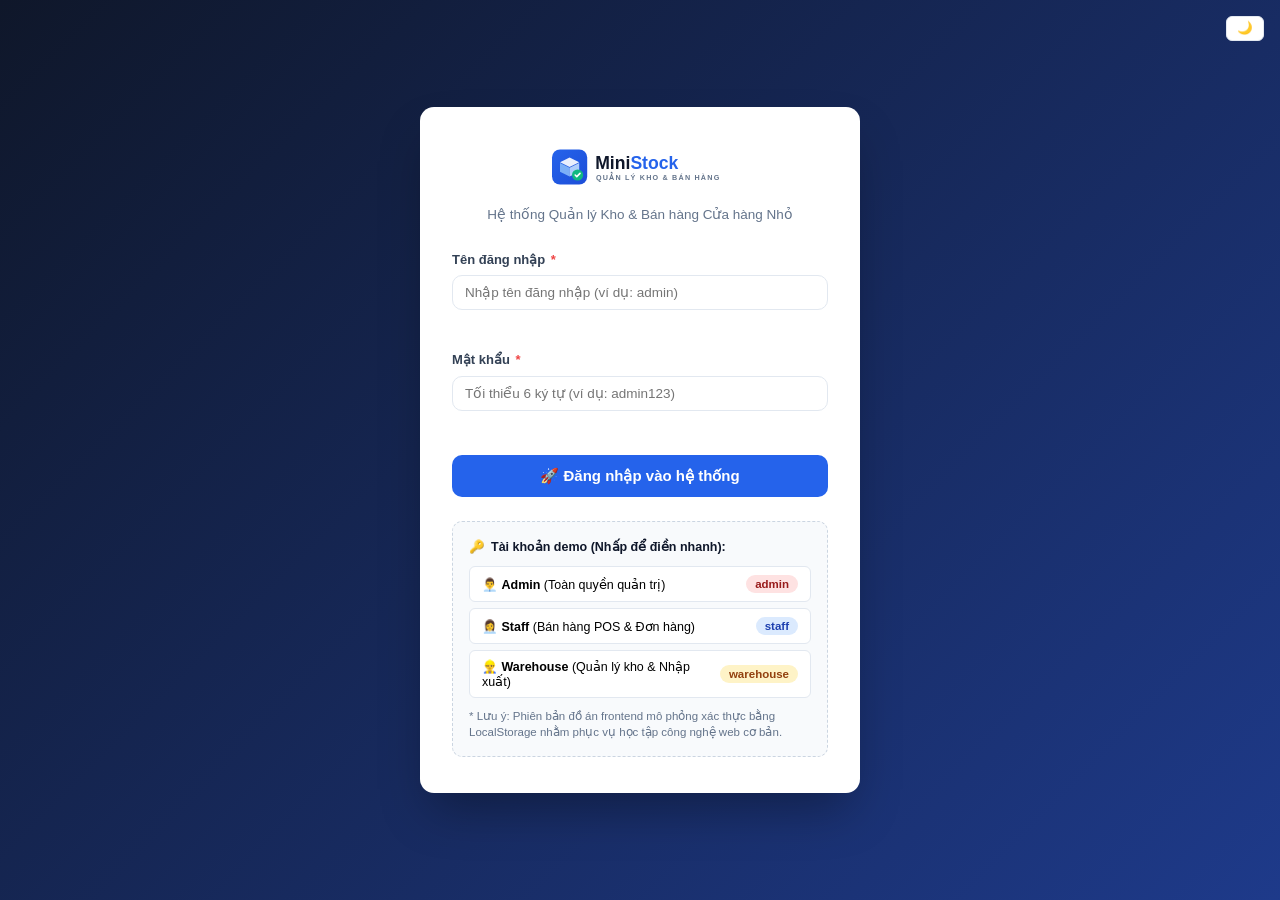
==== index.html @ b2ce0762 "MiniStock - do an Thiet ke Web" ====
<!DOCTYPE html>
<html lang="vi">
<head>
  <meta charset="UTF-8">
  <meta name="viewport" content="width=device-width, initial-scale=1.0">
  <title>Dashboard Tổng Quan - MiniStock Quản Lý Kho & Bán Hàng</title>
  <link rel="icon" type="image/svg+xml" href="images/logo/icon.svg">
  <script src="js/theme.js"></script>
  <link rel="stylesheet" href="css/style.css">
  <link rel="stylesheet" href="css/responsive.css">
</head>
<body>

<div class="app-container">
  <!-- SIDEBAR ĐIỀU HƯỚNG -->
  <aside class="app-sidebar">
    <div class="sidebar-header">
      <a href="index.html" class="sidebar-brand">
        <img src="images/logo/logo.svg" alt="MiniStock Logo">
      </a>
    </div>

    <ul class="sidebar-menu">
      <li class="menu-category-title">TỔNG QUAN</li>
      <li class="menu-item">
        <a href="index.html" class="menu-link active">
          <span class="menu-icon">📊</span>
          <span>Dashboard</span>
        </a>
      </li>

      <li class="menu-category-title">BÁN HÀNG &amp; KHO</li>
      <li class="menu-item" data-role-allow="admin,staff">
        <a href="sales.html" class="menu-link">
          <span class="menu-icon">🛒</span>
          <span>Bán hàng (POS)</span>
        </a>
      </li>
      <li class="menu-item" data-role-allow="admin,staff">
        <a href="orders.html" class="menu-link">
          <span class="menu-icon">📑</span>
          <span>Quản lý đơn hàng</span>
        </a>
      </li>
      <li class="menu-item" data-role-allow="admin,warehouse">
        <a href="inventory.html" class="menu-link">
          <span class="menu-icon">📦</span>
          <span>Quản lý kho</span>
        </a>
      </li>

      <li class="menu-category-title">DANH MỤC &amp; SẢN PHẨM</li>
      <li class="menu-item" data-role-allow="admin,staff,warehouse">
        <a href="products.html" class="menu-link">
          <span class="menu-icon">🏷️</span>
          <span>Sản phẩm</span>
        </a>
      </li>
      <li class="menu-item" data-role-allow="admin,warehouse">
        <a href="categories.html" class="menu-link">
          <span class="menu-icon">📂</span>
          <span>Danh mục</span>
        </a>
      </li>

      <li class="menu-category-title">ĐỐI TÁC &amp; KHÁCH HÀNG</li>
      <li class="menu-item" data-role-allow="admin,staff">
        <a href="customers.html" class="menu-link">
          <span class="menu-icon">👥</span>
          <span>Khách hàng</span>
        </a>
      </li>

      <li class="menu-category-title">BÁO CÁO &amp; HỆ THỐNG</li>
      <li class="menu-item" data-role-allow="admin">
        <a href="reports.html" class="menu-link">
          <span class="menu-icon">📈</span>
          <span>Báo cáo thống kê</span>
        </a>
      </li>
      <li class="menu-item" data-role-allow="admin">
        <a href="users.html" class="menu-link">
          <span class="menu-icon">⚙️</span>
          <span>Tài khoản &amp; Vai trò</span>
        </a>
      </li>
      <li class="menu-category-title">THÔNG TIN</li>
      <li class="menu-item">
        <a href="about.html" class="menu-link">
          <span class="menu-icon">ℹ️</span>
          <span>Giới thiệu</span>
        </a>
      </li>
      <li class="menu-item">
        <a href="contact.html" class="menu-link">
          <span class="menu-icon">✉️</span>
          <span>Liên hệ &amp; Góp ý</span>
        </a>
      </li>
    </ul>

    <div class="sidebar-footer">
      <div>
        <strong>MiniStock</strong> v1.0<br>
        <small>Đồ án Sinh viên CNTT</small>
      </div>
      <button type="button" id="btn-reset-demo" class="btn btn-outline btn-sm" title="Khôi phục dữ liệu mẫu gốc">
        🔄
      </button>
    </div>
  </aside>

  <!-- NỘI DUNG CHÍNH -->
  <div class="app-main">
    <!-- HEADER -->
    <header class="app-header">
      <div class="header-left">
        <button type="button" id="btn-sidebar-toggle" class="btn-sidebar-toggle" aria-label="Mở menu">
          ☰
        </button>
        <div class="header-title-box">
          <h1 id="header-page-title">Dashboard Tổng Quan</h1>
          <p>Số liệu hoạt động thực tế của cửa hàng MiniStock</p>
        </div>
      </div>

      <div class="header-right">
        <!-- Nút xuất sao lưu JSON nhanh -->
        <button type="button" id="btn-export-backup" class="btn btn-outline btn-sm" title="Xuất sao lưu toàn bộ dữ liệu">
          💾<span class="btn-label"> Sao lưu</span>
        </button>

        <!-- Thông tin người dùng đang đăng nhập -->
        <div class="header-user-profile">
          <div class="user-avatar" id="header-user-avatar">👤</div>
          <div class="user-info">
            <span class="user-name" id="header-user-name">Đang tải...</span>
            <span class="role-badge" id="header-user-role">...</span>
          </div>
        </div>

        <button type="button" id="btn-logout" class="btn btn-outline btn-sm text-danger" title="Đăng xuất">
          🚪<span class="btn-label"> Đăng xuất</span>
        </button>
      </div>
    </header>

    <!-- MAIN BODY CONTENT -->
    <main class="app-content">
      <!-- LƯỚI THẺ THỐNG KÊ (TÍNH TỪ DỮ LIỆU THẬT) -->
      <section class="stats-grid">
        <div class="stat-card">
          <div class="stat-icon primary">🏷️</div>
          <div class="stat-details">
            <div class="stat-label">Tổng sản phẩm</div>
            <div class="stat-value" id="dash-total-products">0</div>
            <div class="stat-desc" id="dash-categories-count">0 danh mục</div>
          </div>
        </div>

        <div class="stat-card">
          <div class="stat-icon success">💰</div>
          <div class="stat-details">
            <div class="stat-label">Doanh thu tích lũy</div>
            <div class="stat-value" id="dash-total-revenue">0 đ</div>
            <div class="stat-desc" id="dash-today-revenue">Hôm nay: 0 đ</div>
          </div>
        </div>

        <div class="stat-card">
          <div class="stat-icon info">📑</div>
          <div class="stat-details">
            <div class="stat-label">Tổng đơn hàng</div>
            <div class="stat-value" id="dash-total-orders">0</div>
            <div class="stat-desc" id="dash-completed-orders">0 đơn thành công</div>
          </div>
        </div>

        <div class="stat-card">
          <div class="stat-icon warning">📦</div>
          <div class="stat-details">
            <div class="stat-label">Giá trị kho ước tính</div>
            <div class="stat-value" id="dash-stock-value">0 đ</div>
            <div class="stat-desc">Tính theo giá vốn nhập</div>
          </div>
        </div>

        <div class="stat-card">
          <div class="stat-icon danger">⚠️</div>
          <div class="stat-details">
            <div class="stat-label">Cảnh báo tồn kho</div>
            <div class="stat-value text-danger" id="dash-stock-warning">0 SP</div>
            <div class="stat-desc" id="dash-out-of-stock-desc">0 SP đã hết hàng</div>
          </div>
        </div>
      </section>

      <!-- KHỐI BIỂU ĐỒ & LỐI TẮT NHANH -->
      <div class="pos-layout grid-2-1">
        <div class="card u-mb-0">
          <div class="card-header">
            <h2 class="card-title">📈 Doanh thu 7 ngày gần nhất (VNĐ)</h2>
            <small class="text-muted">Tính từ các đơn hoàn tất</small>
          </div>
          <div class="card-body">
            <canvas class="chart-canvas chart-h-240" id="dashboard-revenue-canvas" width="620" height="240"></canvas>
          </div>
        </div>

        <div class="card u-mb-0">
          <div class="card-header">
            <h2 class="card-title">⚡ Thao tác nhanh</h2>
          </div>
          <div class="card-body u-flex-col-gap-10">
            <a href="sales.html" class="btn btn-primary btn-quick">
              <span class="u-fs-18">🛒</span> Bán hàng &amp; Lập hóa đơn mới
            </a>
            <a href="inventory.html" class="btn btn-success btn-quick">
              <span class="u-fs-18">📥</span> Nhập hàng vào kho
            </a>
            <a href="products.html" class="btn btn-outline btn-quick">
              <span class="u-fs-18">➕</span> Thêm sản phẩm mới
            </a>
            <a href="reports.html" class="btn btn-outline btn-quick">
              <span class="u-fs-18">📊</span> Xem báo cáo lợi nhuận gộp
            </a>
          </div>
        </div>
      </div>

      <!-- HAI BẢNG DỮ LIỆU GẦN ĐÂY -->
      <div class="pos-layout grid-1-1">
        <!-- Đơn hàng mới nhất -->
        <div class="card u-mb-0">
          <div class="card-header">
            <h2 class="card-title">📄 Đơn hàng gần đây</h2>
            <a href="orders.html" class="btn btn-outline btn-sm">Xem tất cả &rarr;</a>
          </div>
          <div class="card-body u-pad-0">
            <div class="table-responsive">
              <table class="data-table">
                <thead>
                  <tr>
                    <th>Mã đơn</th>
                    <th>Khách hàng</th>
                    <th>Tổng tiền</th>
                    <th>Trạng thái</th>
                  </tr>
                </thead>
                <tbody id="dash-recent-orders-body">
                  <tr><td colspan="4" class="text-center text-muted u-pad-20">Đang tải dữ liệu...</td></tr>
                </tbody>
              </table>
            </div>
          </div>
        </div>

        <!-- Sản phẩm cần nhập thêm -->
        <div class="card u-mb-0">
          <div class="card-header">
            <h2 class="card-title">⚠️ Hàng sắp hết &amp; Đã hết</h2>
            <a href="inventory.html" class="btn btn-outline btn-sm">Quản lý kho &rarr;</a>
          </div>
          <div class="card-body u-pad-0">
            <div class="table-responsive">
              <table class="data-table">
                <thead>
                  <tr>
                    <th>Sản phẩm</th>
                    <th>Tồn</th>
                    <th>Đơn vị</th>
                    <th>Trạng thái</th>
                  </tr>
                </thead>
                <tbody id="dash-need-restock-body">
                  <tr><td colspan="4" class="text-center text-muted u-pad-20">Đang tải dữ liệu...</td></tr>
                </tbody>
              </table>
            </div>
          </div>
        </div>
      </div>
    </main>
  </div>
</div>

<!-- SCRIPTS DỰ ÁN -->
<script src="js/storage.js"></script>
<script src="js/validation.js"></script>
<script src="js/auth.js"></script>
<script src="js/main.js"></script>
<script>
  document.addEventListener('DOMContentLoaded', () => {
    // Yêu cầu đăng nhập (Tất cả vai trò admin, staff, warehouse đều có thể xem dashboard)
    const currentUser = Auth.requireAuth(['admin', 'staff', 'warehouse']);
    if (!currentUser) return;

    renderDashboardData();
  });

  function renderDashboardData() {
    const products = StorageService.get(STORAGE_KEYS.PRODUCTS, []);
    const categories = StorageService.get(STORAGE_KEYS.CATEGORIES, []);
    const orders = StorageService.get(STORAGE_KEYS.ORDERS, []);
    const settings = StorageService.get(STORAGE_KEYS.SETTINGS, DEFAULT_SETTINGS);
    const lowStockThreshold = Number(settings.lowStockThreshold) || 5;

    // 1. Thống kê sản phẩm
    document.getElementById('dash-total-products').textContent = products.length;
    document.getElementById('dash-categories-count').textContent = `${categories.length} danh mục`;

    // 2. Thống kê đơn hàng & doanh thu
    const completedOrders = orders.filter(o => o.status === 'completed');
    const totalRevenue = completedOrders.reduce((sum, o) => sum + o.total, 0);

    const todayStr = new Date().toISOString().slice(0, 10);
    const todayOrders = completedOrders.filter(o => new Date(o.createdAt).toISOString().slice(0, 10) === todayStr);
    const todayRevenue = todayOrders.reduce((sum, o) => sum + o.total, 0);

    document.getElementById('dash-total-revenue').textContent = Format.currency(totalRevenue);
    document.getElementById('dash-today-revenue').textContent = `Hôm nay: ${Format.currency(todayRevenue)}`;
    document.getElementById('dash-total-orders').textContent = orders.length;
    document.getElementById('dash-completed-orders').textContent = `${completedOrders.length} đơn hoàn tất`;

    // 3. Giá trị tồn kho
    const stockValuation = products.reduce((sum, p) => sum + (p.stock * p.costPrice), 0);
    document.getElementById('dash-stock-value').textContent = Format.currency(stockValuation);

    // 4. Cảnh báo tồn kho
    const lowStockItems = products.filter(p => p.stock > 0 && p.stock <= lowStockThreshold);
    const outOfStockItems = products.filter(p => p.stock === 0);
    document.getElementById('dash-stock-warning').textContent = `${lowStockItems.length + outOfStockItems.length} SP`;
    document.getElementById('dash-out-of-stock-desc').textContent = `${outOfStockItems.length} SP đã hết hàng`;

    // 5. Đơn hàng gần đây
    const recentOrdersBody = document.getElementById('dash-recent-orders-body');
    const recentOrders = [...orders].slice(0, 5);

    if (recentOrders.length === 0) {
      recentOrdersBody.innerHTML = '<tr><td colspan="4" class="text-center text-muted u-pad-20">Chưa có đơn hàng nào.</td></tr>';
    } else {
      recentOrdersBody.innerHTML = recentOrders.map(o => `
        <tr>
          <td class="font-bold text-primary">${o.id}</td>
          <td>${o.customerName}</td>
          <td class="font-bold">${Format.currency(o.total)}</td>
          <td>${o.status === 'completed' ? '<span class="badge badge-success">Hoàn tất</span>' : '<span class="badge badge-danger">Đã hủy</span>'}</td>
        </tr>
      `).join('');
    }

    // 6. Sản phẩm cần nhập thêm
    const restockBody = document.getElementById('dash-need-restock-body');
    const restockItems = products.filter(p => p.stock <= lowStockThreshold).sort((a, b) => a.stock - b.stock).slice(0, 5);

    if (restockItems.length === 0) {
      restockBody.innerHTML = '<tr><td colspan="4" class="text-center text-success u-pad-20">✓ Tồn kho an toàn.</td></tr>';
    } else {
      restockBody.innerHTML = restockItems.map(p => `
        <tr>
          <td>
            <div class="font-bold">${p.name}</div>
            <small class="text-muted">${p.id}</small>
          </td>
          <td class="font-bold text-center stock-num ${p.stock === 0 ? 'stock-num-out' : 'stock-num-low'}">${p.stock}</td>
          <td>${p.unit}</td>
          <td>${p.stock === 0 ? '<span class="badge badge-danger">Hết</span>' : '<span class="badge badge-warning">Sắp hết</span>'}</td>
        </tr>
      `).join('');
    }

    // 7. Vẽ biểu đồ Canvas thuần
    lastChartOrders = completedOrders;
    drawDashboardCanvas(completedOrders);
  }

  // Nhớ dữ liệu lần vẽ gần nhất để vẽ lại khi người dùng đổi chế độ sáng/tối
  let lastChartOrders = [];
  document.addEventListener('themechange', () => drawDashboardCanvas(lastChartOrders));

  function drawDashboardCanvas(orders) {
    const canvas = document.getElementById('dashboard-revenue-canvas');
    if (!canvas) return;
    const ctx = canvas.getContext('2d');
    if (!ctx) return;

    const days = [];
    const labels = [];
    const totals = [];

    for (let i = 6; i >= 0; i--) {
      const d = new Date();
      d.setDate(d.getDate() - i);
      const key = d.toISOString().slice(0, 10);
      days.push(key);
      labels.push(`${d.getDate()}/${d.getMonth() + 1}`);

      const sum = orders
        .filter(o => new Date(o.createdAt).toISOString().slice(0, 10) === key)
        .reduce((s, o) => s + o.total, 0);

      totals.push(sum);
    }

    // Cho canvas rộng đúng bằng khung chứa để chữ và cột không bị kéo giãn
    if (canvas.clientWidth > 0) canvas.width = canvas.clientWidth;
    const width = canvas.width;
    const height = canvas.height;
    ctx.clearRect(0, 0, width, height);

    const maxVal = Math.max(...totals, 400000);
    const pad = { top: 25, right: 20, bottom: 35, left: 65 };
    const chartW = width - pad.left - pad.right;
    const chartH = height - pad.top - pad.bottom;

    // Lưới ngang
    // Màu lấy từ biến CSS để đổi theo chế độ sáng/tối
    ctx.strokeStyle = Theme.cssVar('--chart-grid', '#f1f5f9');
    ctx.lineWidth = 1;
    ctx.fillStyle = Theme.cssVar('--chart-label', '#64748b');
    ctx.font = '11px sans-serif';

    const steps = 3;
    for (let i = 0; i <= steps; i++) {
      const y = pad.top + (chartH / steps) * i;
      const val = Math.round(maxVal - (maxVal / steps) * i);

      ctx.beginPath();
      ctx.moveTo(pad.left, y);
      ctx.lineTo(width - pad.right, y);
      ctx.stroke();

      ctx.textAlign = 'right';
      ctx.fillText(Format.currency(val).replace('₫', '').trim(), pad.left - 6, y + 4);
    }

    const barW = Math.min(32, (chartW / days.length) * 0.5);
    const stepX = chartW / days.length;

    totals.forEach((val, i) => {
      const x = pad.left + (stepX * i) + (stepX - barW) / 2;
      const barH = (val / maxVal) * chartH;
      const y = pad.top + chartH - barH;

      const grad = ctx.createLinearGradient(x, y, x, y + barH);
      grad.addColorStop(0, Theme.cssVar('--chart-bar-top', '#2563eb'));
      grad.addColorStop(1, Theme.cssVar('--chart-bar-bottom', '#93c5fd'));

      ctx.fillStyle = grad;
      ctx.beginPath();
      if (ctx.roundRect) {
        ctx.roundRect(x, y, barW, barH, [4, 4, 0, 0]);
        ctx.fill();
      } else {
        ctx.fillRect(x, y, barW, barH);
      }

      ctx.fillStyle = Theme.cssVar('--text-soft', '#475569');
      ctx.textAlign = 'center';
      ctx.fillText(labels[i], x + barW / 2, height - pad.bottom + 16);

      if (val > 0) {
        ctx.fillStyle = Theme.cssVar('--chart-value', '#1e40af');
        ctx.font = 'bold 10px sans-serif';
        ctx.fillText(`${Math.round(val / 1000)}k`, x + barW / 2, y - 5);
        ctx.font = '11px sans-serif';
      }
    });
  }
</script>
</body>
</html>
---- css/style.css ----
:root {
  --primary: #2563eb;
  --primary-hover: #1d4ed8;
  --primary-light: #eff6ff;
  --primary-border: #bfdbfe;

  --navy-dark: #0f172a;
  --navy-sidebar: #1e293b;
  --navy-sidebar-hover: #334155;
  --navy-sidebar-active: #2563eb;

  --bg-page: #f8fafc;
  --bg-card: #ffffff;
  --bg-input: #ffffff;

  --text-main: #0f172a;
  --text-muted: #64748b;
  --text-light: #94a3b8;
  --text-white: #ffffff;

  --border-color: #e2e8f0;
  --border-focus: #3b82f6;

  --success: #10b981;
  --success-bg: #ecfdf5;
  --success-border: #a7f3d0;
  --success-text: #065f46;

  --warning: #f59e0b;
  --warning-bg: #fffbeb;
  --warning-border: #fde68a;
  --warning-text: #92400e;

  --danger: #ef4444;
  --danger-bg: #fef2f2;
  --danger-border: #fecaca;
  --danger-text: #991b1b;

  --info: #0284c7;
  --info-bg: #f0f9ff;
  --info-border: #bae6fd;
  --info-text: #075985;

  --shadow-sm: 0 1px 2px 0 rgba(0, 0, 0, 0.05);
  --shadow-md:
    0 4px 6px -1px rgba(0, 0, 0, 0.1), 0 2px 4px -2px rgba(0, 0, 0, 0.1);
  --shadow-lg:
    0 10px 15px -3px rgba(0, 0, 0, 0.1), 0 4px 6px -4px rgba(0, 0, 0, 0.1);
  --shadow-modal:
    0 20px 25px -5px rgba(0, 0, 0, 0.2), 0 8px 10px -6px rgba(0, 0, 0, 0.2);

  --radius-sm: 6px;
  --radius-md: 10px;
  --radius-lg: 14px;
  --radius-full: 9999px;

  --sidebar-width: 260px;
  --header-height: 70px;
  --transition-fast: 0.15s ease-in-out;
  --transition-normal: 0.25s ease-in-out;

  /* Các màu phụ dùng cho nền bảng, ô nhập, nhãn trạng thái... (đổi theo chế độ sáng/tối) */
  --surface-2: #f8fafc;
  --surface-3: #f1f5f9;
  --surface-4: #e2e8f0;
  --text-body: #334155;
  --text-soft: #475569;
  --border-strong: #cbd5e1;
  --chip-blue-bg: #dbeafe;
  --chip-blue-text: #1e40af;
  --chip-red-bg: #fee2e2;
  --chip-amber-bg: #fef3c7;
  --danger-bg-soft: #fff5f5;
  --chart-grid: #e2e8f0;
  --chart-label: #64748b;
  --chart-value: #1e40af;
  --chart-bar-top: #2563eb;
  --chart-bar-bottom: #60a5fa;

  color-scheme: light;
}

/* ============================================================
   CHẾ ĐỘ TỐI (bật bằng data-theme="dark" trên thẻ <html>, xem js/theme.js)
   Chỉ đổi giá trị các biến màu, các quy tắc bên dưới giữ nguyên.
   ============================================================ */
:root[data-theme="dark"] {
  --primary: #3b82f6;
  --primary-hover: #60a5fa;
  --primary-light: #172554;
  --primary-border: #1e3a8a;

  --navy-dark: #020617;
  --navy-sidebar: #0f172a;
  --navy-sidebar-hover: #1e293b;

  --bg-page: #0b1120;
  --bg-card: #131c31;
  --bg-input: #0f172a;

  --text-main: #e2e8f0;
  --text-muted: #94a3b8;
  --text-light: #64748b;

  --border-color: #26334d;
  --border-focus: #60a5fa;

  --success-bg: #052e22;
  --success-border: #065f46;
  --success-text: #6ee7b7;

  --warning-bg: #2b2108;
  --warning-border: #78501a;
  --warning-text: #fcd34d;

  --danger-bg: #2d1215;
  --danger-border: #7f1d1d;
  --danger-text: #fca5a5;

  --info-bg: #082f49;
  --info-border: #0c4a6e;
  --info-text: #7dd3fc;

  --shadow-sm: 0 1px 2px 0 rgba(0, 0, 0, 0.4);
  --shadow-md:
    0 4px 6px -1px rgba(0, 0, 0, 0.5), 0 2px 4px -2px rgba(0, 0, 0, 0.5);
  --shadow-lg:
    0 10px 15px -3px rgba(0, 0, 0, 0.55), 0 4px 6px -4px rgba(0, 0, 0, 0.55);
  --shadow-modal:
    0 20px 25px -5px rgba(0, 0, 0, 0.7), 0 8px 10px -6px rgba(0, 0, 0, 0.7);

  --surface-2: #17213a;
  --surface-3: #1b2744;
  --surface-4: #26334d;
  --text-body: #cbd5e1;
  --text-soft: #a7b4c8;
  --border-strong: #3a4966;
  --chip-blue-bg: #1e3a8a;
  --chip-blue-text: #bfdbfe;
  --chip-red-bg: #450a0a;
  --chip-amber-bg: #422006;
  --danger-bg-soft: #2d1215;
  --chart-grid: #26334d;
  --chart-label: #94a3b8;
  --chart-value: #93c5fd;
  --chart-bar-top: #3b82f6;
  --chart-bar-bottom: #1d4ed8;

  color-scheme: dark;
}

/* Nút đổi chế độ sáng/tối */
.btn-theme {
  font-size: 16px;
  line-height: 1;
  padding: 7px 10px;
}

.btn-theme-floating {
  position: fixed;
  top: 16px;
  right: 16px;
  z-index: 50;
  background-color: var(--bg-card);
}

/* Hóa đơn là tờ giấy nên luôn nền trắng chữ đen ở cả hai chế độ */
.invoice-paper {
  color: #0f172a;
}

/* ============================================================
   BASE RESET
   ============================================================ */
*,
*::before,
*::after {
  box-sizing: border-box;
  margin: 0;
  padding: 0;
}

body {
  font-family:
    -apple-system, BlinkMacSystemFont, "Segoe UI", Roboto, "Helvetica Neue",
    Arial, sans-serif;
  background-color: var(--bg-page);
  color: var(--text-main);
  line-height: 1.5;
  font-size: 14.5px;
  -webkit-font-smoothing: antialiased;
}

a {
  color: var(--primary);
  text-decoration: none;
  transition: color var(--transition-fast);
}

a:hover {
  color: var(--primary-hover);
}

/* ============================================================
   BỐ CỤC KHUNG ỨNG DỤNG (APP LAYOUT - DÙNG FLEXBOX & GRID)
   ============================================================ */
.app-container {
  display: flex;
  min-height: 100vh;
}

/* Sidebar bên trái */
.app-sidebar {
  width: var(--sidebar-width);
  background-color: var(--navy-sidebar);
  color: #f1f5f9;
  display: flex;
  flex-direction: column;
  position: fixed;
  top: 0;
  bottom: 0;
  left: 0;
  z-index: 100;
  transition: transform var(--transition-normal);
  box-shadow: 2px 0 10px rgba(0, 0, 0, 0.15);
}

.sidebar-header {
  height: var(--header-height);
  padding: 0 18px;
  display: flex;
  align-items: center;
  justify-content: space-between;
  border-bottom: 1px solid rgba(255, 255, 255, 0.08);
}

.sidebar-brand {
  display: flex;
  align-items: center;
  gap: 10px;
  text-decoration: none;
}

.sidebar-brand img {
  height: 54px;
  width: auto;
}

.sidebar-menu {
  flex: 1;
  overflow-y: auto;
  padding: 18px 12px;
  list-style: none;
}

.menu-category-title {
  font-size: 11px;
  text-transform: uppercase;
  letter-spacing: 1.2px;
  color: #94a3b8;
  padding: 12px 14px 6px;
  font-weight: 700;
}

.menu-item {
  margin-bottom: 4px;
}

.menu-link {
  display: flex;
  align-items: center;
  gap: 12px;
  padding: 10px 14px;
  color: #cbd5e1;
  border-radius: var(--radius-md);
  font-weight: 500;
  font-size: 14px;
  transition: all var(--transition-fast);
  text-decoration: none;
}

.menu-link:hover {
  background-color: var(--navy-sidebar-hover);
  color: #ffffff;
}

.menu-link.active {
  background-color: var(--primary);
  color: #ffffff;
  font-weight: 600;
  box-shadow: 0 4px 10px rgba(37, 99, 235, 0.35);
}

.menu-icon {
  font-size: 18px;
  width: 22px;
  text-align: center;
  display: inline-block;
}

.sidebar-footer {
  padding: 14px 16px;
  border-top: 1px solid rgba(255, 255, 255, 0.08);
  font-size: 12px;
  color: #94a3b8;
  display: flex;
  align-items: center;
  justify-content: space-between;
}

/* Khu vực nội dung chính */
.app-main {
  flex: 1;
  margin-left: var(--sidebar-width);
  display: flex;
  flex-direction: column;
  min-width: 0;
}

/* Header trên cùng */
.app-header {
  height: var(--header-height);
  background-color: var(--bg-card);
  border-bottom: 1px solid var(--border-color);
  padding: 0 28px;
  display: flex;
  align-items: center;
  justify-content: space-between;
  position: sticky;
  top: 0;
  z-index: 90;
  box-shadow: var(--shadow-sm);
}

.header-left {
  display: flex;
  align-items: center;
  gap: 16px;
}

.btn-sidebar-toggle {
  background: none;
  border: none;
  font-size: 22px;
  cursor: pointer;
  color: var(--text-main);
  display: none;
  padding: 6px;
  border-radius: var(--radius-sm);
}

.btn-sidebar-toggle:hover {
  background-color: var(--bg-page);
}

.header-title-box h1 {
  font-size: 20px;
  font-weight: 700;
  color: var(--text-main);
}

.header-title-box p {
  font-size: 12.5px;
  color: var(--text-muted);
}

.header-right {
  display: flex;
  align-items: center;
  gap: 14px;
}

.header-user-profile {
  display: flex;
  align-items: center;
  gap: 12px;
  padding: 6px 12px;
  border-radius: var(--radius-full);
  background-color: var(--bg-page);
  border: 1px solid var(--border-color);
}

.user-avatar {
  width: 36px;
  height: 36px;
  border-radius: var(--radius-full);
  background: var(--surface-4);
  display: flex;
  align-items: center;
  justify-content: center;
  font-size: 18px;
}

.user-info {
  display: flex;
  flex-direction: column;
}

.user-name {
  font-size: 13.5px;
  font-weight: 600;
  color: var(--text-main);
  line-height: 1.2;
}

.role-badge {
  font-size: 11px;
  font-weight: 600;
  padding: 2px 8px;
  border-radius: var(--radius-full);
  display: inline-block;
  margin-top: 2px;
}

.badge-role-admin {
  background-color: var(--chip-red-bg);
  color: var(--danger-text);
}

.badge-role-staff {
  background-color: var(--chip-blue-bg);
  color: var(--chip-blue-text);
}

.badge-role-warehouse {
  background-color: var(--chip-amber-bg);
  color: var(--warning-text);
}

/* Nội dung trang */
.app-content {
  padding: 24px 28px;
  flex: 1;
}

/* ============================================================
   THẺ THỐNG KÊ (STAT CARDS)
   ============================================================ */
.stats-grid {
  display: grid;
  grid-template-columns: repeat(auto-fit, minmax(220px, 1fr));
  gap: 18px;
  margin-bottom: 24px;
}

.stat-card {
  background-color: var(--bg-card);
  border-radius: var(--radius-md);
  padding: 20px;
  border: 1px solid var(--border-color);
  box-shadow: var(--shadow-sm);
  display: flex;
  align-items: center;
  gap: 16px;
  transition:
    transform var(--transition-fast),
    box-shadow var(--transition-fast);
}

.stat-card:hover {
  transform: translateY(-2px);
  box-shadow: var(--shadow-md);
}

.stat-icon {
  width: 52px;
  height: 52px;
  border-radius: var(--radius-md);
  display: flex;
  align-items: center;
  justify-content: center;
  font-size: 24px;
  flex-shrink: 0;
}

.stat-icon.primary {
  background-color: var(--primary-light);
  color: var(--primary);
}
.stat-icon.success {
  background-color: var(--success-bg);
  color: var(--success);
}
.stat-icon.warning {
  background-color: var(--warning-bg);
  color: var(--warning);
}
.stat-icon.danger {
  background-color: var(--danger-bg);
  color: var(--danger);
}
.stat-icon.info {
  background-color: var(--info-bg);
  color: var(--info);
}

.stat-details {
  flex: 1;
  min-width: 0;
}

.stat-label {
  font-size: 13px;
  color: var(--text-muted);
  font-weight: 500;
  margin-bottom: 4px;
}

.stat-value {
  font-size: 22px;
  font-weight: 700;
  color: var(--text-main);
  line-height: 1.2;
}

.stat-desc {
  font-size: 11.5px;
  color: var(--text-light);
  margin-top: 4px;
}

/* ============================================================
   THẺ KHUNG CHỨA (PANEL & CARDS)
   ============================================================ */
.card {
  background-color: var(--bg-card);
  border-radius: var(--radius-md);
  border: 1px solid var(--border-color);
  box-shadow: var(--shadow-sm);
  margin-bottom: 24px;
}

.card-header {
  padding: 16px 20px;
  border-bottom: 1px solid var(--border-color);
  display: flex;
  align-items: center;
  justify-content: space-between;
  flex-wrap: wrap;
  gap: 12px;
}

.card-title {
  font-size: 20px;
  font-weight: 700;
  color: var(--text-main);
  display: flex;
  align-items: center;
  gap: 8px;
}

.card-body {
  padding: 20px;
}

.card-body-flush {
  padding: 0;
}

.card-footer {
  padding: 14px 20px;
  border-top: 1px solid var(--border-color);
  background-color: var(--surface-2);
  border-radius: 0 0 var(--radius-md) var(--radius-md);
}

/* ============================================================
   BỘ LỌC VÀ TÌM KIẾM (FORM 2 - SEARCH & FILTER FORM)
   ============================================================ */
.filter-form-card {
  background-color: var(--bg-card);
  border: 1px solid var(--border-color);
  border-radius: var(--radius-md);
  padding: 14px 18px;
  margin-bottom: 18px;
  box-shadow: var(--shadow-sm);
}

.filter-form-row {
  display: flex;
  align-items: center;
  justify-content: space-between;
  gap: 12px;
  flex-wrap: wrap;
}

.filter-inputs-group {
  display: flex;
  align-items: center;
  gap: 10px;
  flex-wrap: wrap;
  flex: 1;
}

.filter-actions-group {
  display: flex;
  align-items: center;
  gap: 10px;
}

.toolbar-bar {
  display: flex;
  align-items: center;
  justify-content: space-between;
  gap: 12px;
  flex-wrap: wrap;
  margin-bottom: 18px;
}

.toolbar-left,
.toolbar-right {
  display: flex;
  align-items: center;
  gap: 10px;
  flex-wrap: wrap;
}

.search-box {
  position: relative;
  min-width: 260px;
}

.search-box input {
  width: 100%;
  padding: 8px 14px 8px 36px;
  border: 1px solid var(--border-color);
  border-radius: var(--radius-md);
  font-size: 13.5px;
  outline: none;
  background-color: var(--bg-card);
  transition:
    border-color var(--transition-fast),
    box-shadow var(--transition-fast);
}

.search-box input:focus {
  border-color: var(--primary);
  box-shadow: 0 0 0 3px rgba(37, 99, 235, 0.15);
}

.search-icon {
  position: absolute;
  left: 12px;
  top: 50%;
  transform: translateY(-50%);
  color: var(--text-light);
  font-size: 14px;
  pointer-events: none;
}

.select-control,
.input-control {
  padding: 8px 12px;
  border: 1px solid var(--border-color);
  border-radius: var(--radius-md);
  font-size: 13.5px;
  outline: none;
  background-color: var(--bg-card);
  color: var(--text-main);
  transition: border-color var(--transition-fast);
}

.select-control:focus,
.input-control:focus {
  border-color: var(--primary);
  box-shadow: 0 0 0 3px rgba(37, 99, 235, 0.15);
}

/* ============================================================
   BẢNG DỮ LIỆU (DATA TABLES)
   ============================================================ */
.table-responsive {
  width: 100%;
  overflow-x: auto;
  -webkit-overflow-scrolling: touch;
}

.data-table {
  width: 100%;
  border-collapse: collapse;
  text-align: left;
  font-size: 13.5px;
}

.data-table th {
  background-color: var(--surface-2);
  color: var(--text-soft);
  font-weight: 600;
  padding: 12px 14px;
  border-bottom: 2px solid var(--border-color);
  white-space: nowrap;
}

.data-table td {
  padding: 12px 14px;
  border-bottom: 1px solid var(--border-color);
  vertical-align: middle;
}

.data-table tbody tr:hover {
  background-color: var(--surface-3);
}

.table-thumb {
  width: 44px;
  height: 44px;
  border-radius: var(--radius-sm);
  object-fit: cover;
  border: 1px solid var(--border-color);
  background-color: var(--surface-2);
  display: block;
}

/* ============================================================
   NÚT BẤM (BUTTONS)
   ============================================================ */
.btn {
  display: inline-flex;
  align-items: center;
  justify-content: center;
  gap: 8px;
  padding: 8px 16px;
  font-size: 13.5px;
  font-weight: 600;
  border-radius: var(--radius-md);
  border: 1px solid transparent;
  cursor: pointer;
  transition: all var(--transition-fast);
  text-decoration: none;
  white-space: nowrap;
}

.btn:active {
  transform: scale(0.98);
}

.btn-primary {
  background-color: var(--primary);
  color: #fff;
}
.btn-primary:hover {
  background-color: var(--primary-hover);
  color: #fff;
}

.btn-success {
  background-color: #059669;
  color: #fff;
}
.btn-success:hover {
  background-color: #047857;
}

.btn-danger {
  background-color: var(--danger);
  color: #fff;
}
.btn-danger:hover {
  background-color: #dc2626;
}

.btn-warning {
  background-color: #b45309;
  color: #fff;
}
.btn-warning:hover {
  background-color: #92400e;
}

.btn-outline {
  background-color: var(--bg-card);
  border-color: var(--border-color);
  color: var(--text-main);
}
.btn-outline:hover {
  background-color: var(--surface-3);
  border-color: var(--border-strong);
}

.btn-sm {
  padding: 5px 10px;
  font-size: 12.5px;
  border-radius: var(--radius-sm);
}

.btn-block {
  width: 100%;
}

.btn-icon {
  width: 32px;
  height: 32px;
  padding: 0;
  border-radius: var(--radius-sm);
}

.action-buttons {
  display: flex;
  align-items: center;
  gap: 6px;
}

/* ============================================================
   NHÃN TRẠNG THÁI (BADGES)
   ============================================================ */
.badge {
  display: inline-flex;
  align-items: center;
  gap: 5px;
  padding: 3px 9px;
  border-radius: var(--radius-full);
  font-size: 11.5px;
  font-weight: 600;
  white-space: nowrap;
}

.badge-success {
  background-color: var(--success-bg);
  color: var(--success-text);
  border: 1px solid var(--success-border);
}

.badge-warning {
  background-color: var(--warning-bg);
  color: var(--warning-text);
  border: 1px solid var(--warning-border);
}

.badge-danger {
  background-color: var(--danger-bg);
  color: var(--danger-text);
  border: 1px solid var(--danger-border);
}

.badge-info {
  background-color: var(--info-bg);
  color: var(--info-text);
  border: 1px solid var(--info-border);
}

.badge-secondary {
  background-color: var(--surface-3);
  color: var(--text-soft);
  border: 1px solid var(--border-strong);
}

/* ============================================================
   TRẠNG THÁI TRỐNG (EMPTY STATE)
   ============================================================ */
.empty-state {
  text-align: center;
  padding: 48px 20px;
  color: var(--text-muted);
}

.empty-state-icon {
  font-size: 48px;
  margin-bottom: 12px;
  opacity: 0.6;
}

.empty-state-title {
  font-size: 16px;
  font-weight: 700;
  color: var(--text-main);
  margin-bottom: 6px;
}

.empty-state-desc {
  font-size: 13.5px;
  max-width: 400px;
  margin: 0 auto 16px;
}

/* ============================================================
   BIỂU MẪU NHẬP LIỆU (FORM 1 - MULTI-INPUT TYPE FORM)
   ============================================================ */
.modal-backdrop {
  position: fixed;
  inset: 0;
  background-color: rgba(15, 23, 42, 0.55);
  backdrop-filter: blur(3px);
  display: none;
  align-items: center;
  justify-content: center;
  z-index: 1000;
  padding: 16px;
}

.modal-backdrop.active {
  display: flex;
}

.modal-box {
  background-color: var(--bg-card);
  border-radius: var(--radius-lg);
  box-shadow: var(--shadow-modal);
  width: 100%;
  max-width: 680px;
  max-height: 90vh;
  display: flex;
  flex-direction: column;
  animation: modalPop 0.25s cubic-bezier(0.16, 1, 0.3, 1);
  overflow: hidden;
}

.modal-sm {
  max-width: 440px;
}
.modal-md {
  max-width: 580px;
}
.modal-lg {
  max-width: 850px;
}

@keyframes modalPop {
  from {
    opacity: 0;
    transform: scale(0.95) translateY(10px);
  }
  to {
    opacity: 1;
    transform: scale(1) translateY(0);
  }
}

.modal-header {
  padding: 16px 22px;
  border-bottom: 1px solid var(--border-color);
  display: flex;
  align-items: center;
  justify-content: space-between;
}

.modal-title {
  font-size: 17px;
  font-weight: 700;
  color: var(--text-main);
}

.modal-close {
  background: none;
  border: none;
  font-size: 24px;
  color: var(--text-light);
  cursor: pointer;
  line-height: 1;
  padding: 4px;
  border-radius: var(--radius-sm);
}

.modal-close:hover {
  color: var(--danger);
  background-color: var(--surface-3);
}

.modal-body {
  padding: 22px;
  overflow-y: auto;
}

.modal-footer {
  padding: 14px 22px;
  border-top: 1px solid var(--border-color);
  background-color: var(--surface-2);
  display: flex;
  align-items: center;
  justify-content: flex-end;
  gap: 10px;
}

.form-grid {
  display: grid;
  grid-template-columns: repeat(2, 1fr);
  gap: 16px;
}

.form-full {
  grid-column: span 2;
}

.form-group {
  display: flex;
  flex-direction: column;
  gap: 6px;
}

.form-label {
  font-size: 13px;
  font-weight: 600;
  color: var(--text-body);
  cursor: pointer;
}

.form-label .required {
  color: var(--danger);
  margin-left: 2px;
}

.form-control {
  width: 100%;
  padding: 9px 12px;
  border: 1px solid var(--border-color);
  border-radius: var(--radius-md);
  font-size: 13.5px;
  outline: none;
  transition: all var(--transition-fast);
  background-color: var(--bg-card);
  font-family: inherit;
}

.form-control:focus {
  border-color: var(--primary);
  box-shadow: 0 0 0 3px rgba(37, 99, 235, 0.15);
}

.form-control.input-error {
  border-color: var(--danger) !important;
  background-color: var(--danger-bg-soft);
}

.form-error {
  font-size: 12px;
  color: var(--danger);
  font-weight: 500;
  margin-top: 2px;
  min-height: 16px;
}

.form-hint {
  font-size: 11.5px;
  color: var(--text-muted);
}

/* Các nhóm Radio & Checkbox */
.radio-group,
.checkbox-group {
  display: flex;
  align-items: center;
  gap: 14px;
  flex-wrap: wrap;
  padding: 4px 0;
}

.radio-item,
.checkbox-item {
  display: inline-flex;
  align-items: center;
  gap: 6px;
  font-size: 13px;
  cursor: pointer;
  color: var(--text-body);
}

.radio-item input[type="radio"],
.checkbox-item input[type="checkbox"] {
  cursor: pointer;
  width: 16px;
  height: 16px;
  accent-color: var(--primary);
}

/* Khối thông báo chú thích (Notice Box) */
.notice-box {
  border-radius: var(--radius-md);
  padding: 12px 16px;
  margin-bottom: 20px;
  font-size: 13px;
  line-height: 1.6;
}

.notice-box-warning {
  background-color: var(--warning-bg);
  border: 1px solid var(--warning-border);
  color: var(--warning-text);
}

.notice-box-info {
  background-color: var(--primary-light);
  border: 1px solid var(--primary-border);
  color: var(--chip-blue-text);
}

/* ============================================================
   THÔNG BÁO NỔI TOAST (TOAST NOTIFICATIONS)
   ============================================================ */
.toast-container {
  position: fixed;
  bottom: 24px;
  right: 24px;
  z-index: 2000;
  display: flex;
  flex-direction: column;
  gap: 10px;
  pointer-events: none;
}

.toast-item {
  pointer-events: auto;
  min-width: 290px;
  max-width: 420px;
  padding: 12px 16px;
  border-radius: var(--radius-md);
  background-color: var(--bg-card);
  box-shadow: var(--shadow-lg);
  display: flex;
  align-items: center;
  gap: 12px;
  border-left: 4px solid var(--primary);
  animation: toastSlideIn 0.3s cubic-bezier(0.16, 1, 0.3, 1);
  transition:
    opacity 0.3s,
    transform 0.3s;
}

.toast-fading {
  opacity: 0;
  transform: translateY(10px);
}

@keyframes toastSlideIn {
  from {
    opacity: 0;
    transform: translateX(50px);
  }
  to {
    opacity: 1;
    transform: translateX(0);
  }
}

.toast-icon {
  font-size: 18px;
  font-weight: bold;
}

.toast-content {
  flex: 1;
  font-size: 13.5px;
  color: var(--text-main);
  line-height: 1.4;
}

.toast-close {
  background: none;
  border: none;
  color: var(--text-light);
  font-size: 18px;
  cursor: pointer;
  padding: 2px;
}

.toast-close:hover {
  color: var(--text-main);
}

.toast-success {
  border-left-color: var(--success);
}
.toast-success .toast-icon {
  color: var(--success);
}

.toast-danger {
  border-left-color: var(--danger);
}
.toast-danger .toast-icon {
  color: var(--danger);
}

.toast-warning {
  border-left-color: var(--warning);
}
.toast-warning .toast-icon {
  color: var(--warning);
}

.toast-info {
  border-left-color: var(--info);
}
.toast-info .toast-icon {
  color: var(--info);
}

/* ============================================================
   GIAO DIỆN BÁN HÀNG POS (SALES LAYOUT)
   ============================================================ */
.pos-layout {
  display: grid;
  grid-template-columns: 1fr 400px;
  gap: 20px;
  align-items: start;
}

.pos-catalog {
  background-color: var(--bg-card);
  border-radius: var(--radius-md);
  border: 1px solid var(--border-color);
  padding: 20px;
}

.category-pills {
  display: flex;
  gap: 8px;
  overflow-x: auto;
  padding-bottom: 8px;
  margin-bottom: 16px;
}

.category-pill {
  padding: 6px 14px;
  border-radius: var(--radius-full);
  background-color: var(--surface-3);
  color: var(--text-soft);
  font-size: 13px;
  font-weight: 600;
  border: 1px solid transparent;
  cursor: pointer;
  white-space: nowrap;
  transition: all var(--transition-fast);
}

.category-pill:hover {
  background-color: var(--surface-4);
}

.category-pill.active {
  background-color: var(--primary);
  color: #fff;
}

.pos-products-grid {
  display: grid;
  grid-template-columns: repeat(auto-fill, minmax(180px, 1fr));
  gap: 14px;
  max-height: 640px;
  overflow-y: auto;
  padding-right: 4px;
}

.pos-product-card {
  border: 1px solid var(--border-color);
  border-radius: var(--radius-md);
  padding: 10px;
  background-color: var(--bg-card);
  cursor: pointer;
  transition: all var(--transition-fast);
  display: flex;
  flex-direction: column;
  position: relative;
}

.pos-product-card:hover {
  border-color: var(--primary);
  box-shadow: var(--shadow-md);
  transform: translateY(-2px);
}

.pos-product-card.out-of-stock {
  opacity: 0.55;
  cursor: not-allowed;
  filter: grayscale(80%);
}

.pos-product-img {
  width: 100%;
  height: 125px;
  object-fit: cover;
  border-radius: var(--radius-sm);
  margin-bottom: 8px;
  background-color: var(--surface-2);
}

.pos-product-name {
  font-size: 13px;
  font-weight: 600;
  color: var(--text-main);
  line-height: 1.3;
  margin-bottom: 4px;
  display: -webkit-box;
  -webkit-line-clamp: 2;
  -webkit-box-orient: vertical;
  overflow: hidden;
  height: 34px;
}

.pos-product-price {
  font-size: 14px;
  font-weight: 700;
  color: var(--primary);
}

.pos-product-stock {
  font-size: 11px;
  color: var(--text-muted);
  margin-top: auto;
  padding-top: 4px;
}

/* Giỏ hàng POS bên phải */
.pos-cart {
  background-color: var(--bg-card);
  border-radius: var(--radius-md);
  border: 1px solid var(--border-color);
  display: flex;
  flex-direction: column;
  box-shadow: var(--shadow-sm);
  position: sticky;
  top: 88px;
}

.pos-cart-header {
  padding: 16px;
  border-bottom: 1px solid var(--border-color);
  display: flex;
  align-items: center;
  justify-content: space-between;
}

.pos-cart-items {
  max-height: 240px;
  overflow-y: auto;
  padding: 12px 16px;
  display: flex;
  flex-direction: column;
  gap: 10px;
}

.cart-item {
  display: flex;
  align-items: center;
  justify-content: space-between;
  padding-bottom: 10px;
  border-bottom: 1px dashed var(--border-color);
  gap: 10px;
}

.cart-item-info {
  flex: 1;
  min-width: 0;
}

.cart-item-title {
  font-size: 13px;
  font-weight: 600;
  white-space: nowrap;
  overflow: hidden;
  text-overflow: ellipsis;
}

.cart-item-price {
  font-size: 12px;
  color: var(--text-muted);
}

.cart-qty-ctrl {
  display: flex;
  align-items: center;
  gap: 6px;
}

.cart-qty-btn {
  width: 26px;
  height: 26px;
  border-radius: 4px;
  border: 1px solid var(--border-color);
  background: var(--surface-2);
  display: flex;
  align-items: center;
  justify-content: center;
  cursor: pointer;
  font-weight: bold;
}

.cart-qty-btn:hover {
  background-color: var(--surface-4);
}

.cart-qty-input {
  width: 36px;
  text-align: center;
  border: 1px solid var(--border-color);
  border-radius: 4px;
  padding: 2px 0;
  font-size: 13px;
}

.pos-cart-summary {
  padding: 16px;
  background-color: var(--surface-2);
  border-top: 1px solid var(--border-color);
  border-radius: 0 0 var(--radius-md) var(--radius-md);
}

.summary-row {
  display: flex;
  justify-content: space-between;
  align-items: center;
  margin-bottom: 8px;
  font-size: 13.5px;
}

.summary-total {
  font-size: 18px;
  font-weight: 700;
  color: var(--primary);
  border-top: 1px solid var(--border-color);
  padding-top: 10px;
  margin-top: 10px;
}

/* ============================================================
   HÓA ĐƠN IN ẤN (INVOICE & PRINT VIEW)
   ============================================================ */
.invoice-paper {
  background: #fff;
  padding: 24px;
  max-width: 500px;
  margin: 0 auto;
  border: 1px solid var(--border-color);
  border-radius: var(--radius-md);
  font-family: "Courier New", Courier, monospace, sans-serif;
}

.invoice-header {
  text-align: center;
  border-bottom: 1px dashed #64748b;
  padding-bottom: 14px;
  margin-bottom: 14px;
}

.invoice-header h2 {
  font-size: 18px;
  font-weight: 800;
  margin-bottom: 4px;
}

.invoice-meta {
  font-size: 12px;
  color: #475569;
  margin-bottom: 14px;
}

.invoice-table {
  width: 100%;
  border-collapse: collapse;
  margin-bottom: 14px;
  font-size: 12.5px;
}

.invoice-table th,
.invoice-table td {
  padding: 6px 0;
  border-bottom: 1px dashed #cbd5e1;
}

.invoice-footer {
  text-align: center;
  margin-top: 18px;
  font-size: 12px;
  color: #64748b;
  border-top: 1px dashed #64748b;
  padding-top: 14px;
}

@media print {
  /* In luôn nền trắng chữ đen, kể cả khi đang ở chế độ tối */
  html,
  body {
    background: #ffffff !important;
  }
  body * {
    visibility: hidden;
  }
  #print-area,
  #print-area * {
    visibility: visible;
  }
  #print-area {
    position: absolute;
    left: 0;
    top: 0;
    width: 100%;
    max-width: none;
    margin: 0;
    padding: 0;
    border: none;
    color: #000000;
  }
  .app-container,
  .app-sidebar,
  .app-header,
  .app-main,
  .toast-container {
    display: none !important;
  }
  /* Hóa đơn nằm trong hộp thoại (modal) nên không được ẩn hộp thoại đi,
     chỉ bỏ nền mờ, bóng đổ và giới hạn chiều cao để tờ hóa đơn in ra đầy đủ */
  .modal-backdrop {
    position: static !important;
    background: none !important;
    backdrop-filter: none !important;
    padding: 0 !important;
  }
  .modal-box {
    max-height: none !important;
    overflow: visible !important;
    box-shadow: none !important;
    animation: none !important;
    background: none !important;
    border: none !important;
  }
  .modal-body {
    overflow: visible !important;
    padding: 0 !important;
  }
}

/* ============================================================
   LỚP TIỆN ÍCH (UTILITY CLASSES - THAY THẾ STYLE INLINE)
   ============================================================ */
.hidden {
  display: none !important;
}
.text-center {
  text-align: center;
}
.text-right {
  text-align: right;
}
.text-left {
  text-align: left;
}
.text-danger {
  color: var(--danger) !important;
}
.text-success {
  color: var(--success) !important;
}
.text-warning {
  color: var(--warning) !important;
}
.text-primary {
  color: var(--primary) !important;
}
.text-muted {
  color: var(--text-muted) !important;
}
.font-bold {
  font-weight: 700;
}

.d-flex {
  display: flex;
}
.d-grid {
  display: grid;
}
.flex-column {
  flex-direction: column;
}
.align-center {
  align-items: center;
}
.justify-between {
  justify-content: space-between;
}
.justify-center {
  justify-content: center;
}
.flex-wrap {
  flex-wrap: wrap;
}
.gap-6 {
  gap: 6px;
}
.gap-10 {
  gap: 10px;
}
.gap-14 {
  gap: 14px;
}
.gap-18 {
  gap: 18px;
}
.gap-24 {
  gap: 24px;
}

.mb-0 {
  margin-bottom: 0 !important;
}
.mb-6 {
  margin-bottom: 6px;
}
.mb-10 {
  margin-bottom: 10px;
}
.mb-14 {
  margin-bottom: 14px;
}
.mb-18 {
  margin-bottom: 18px;
}
.mb-24 {
  margin-bottom: 24px;
}

.w-100 {
  width: 100%;
}
.grid-2 {
  grid-template-columns: repeat(2, 1fr);
}
.grid-dashboard-charts {
  display: grid;
  grid-template-columns: 2fr 1fr;
  gap: 24px;
  margin-bottom: 24px;
}
.grid-dashboard-tables {
  display: grid;
  grid-template-columns: 1fr 1fr;
  gap: 24px;
}

/* ===== Chuyển từ khối <style> của login.html ===== */
.login-wrapper {
  min-height: 100vh;
  display: flex;
  align-items: center;
  justify-content: center;
  background: linear-gradient(135deg, #0f172a 0%, #1e3a8a 100%);
  padding: 20px;
}

.login-card {
  background: var(--bg-card);
  width: 100%;
  max-width: 440px;
  border-radius: var(--radius-lg);
  box-shadow: 0 25px 50px -12px rgba(0, 0, 0, 0.35);
  padding: 36px 32px;
  animation: modalPop 0.35s ease;
}

.login-brand {
  text-align: center;
  margin-bottom: 24px;
}

.login-brand img {
  height: 48px;
  margin-bottom: 8px;
}

.login-brand p {
  color: var(--text-muted);
  font-size: 13.5px;
}

.demo-accounts-box {
  margin-top: 24px;
  padding: 16px;
  background-color: var(--bg-page);
  border: 1px dashed var(--border-strong);
  border-radius: var(--radius-md);
  font-size: 12.5px;
}

.demo-accounts-title {
  font-weight: 700;
  color: var(--text-main);
  margin-bottom: 10px;
  display: flex;
  align-items: center;
  gap: 6px;
}

.demo-btn-group {
  display: flex;
  flex-direction: column;
  gap: 6px;
}

.btn-demo-fill {
  display: flex;
  align-items: center;
  justify-content: space-between;
  padding: 8px 12px;
  background: var(--bg-card);
  border: 1px solid var(--border-color);
  border-radius: var(--radius-sm);
  cursor: pointer;
  font-size: 12.5px;
  transition: all var(--transition-fast);
  text-align: left;
}

.btn-demo-fill:hover {
  border-color: var(--primary);
  background: var(--primary-light);
}

/* ===== Chuyển từ khối <style> của inventory.html ===== */
.tab-nav {
  display: flex;
  gap: 8px;
  border-bottom: 2px solid var(--border-color);
  margin-bottom: 20px;
}
.tab-btn {
  padding: 10px 18px;
  font-size: 14px;
  font-weight: 600;
  color: var(--text-muted);
  background: none;
  border: none;
  border-bottom: 2px solid transparent;
  margin-bottom: -2px;
  cursor: pointer;
  display: flex;
  align-items: center;
  gap: 8px;
  transition: all var(--transition-fast);
}
.tab-btn:hover {
  color: var(--primary);
}
.tab-btn.active {
  color: var(--primary);
  border-bottom-color: var(--primary);
}

/* ============================================================
   CÁC LỚP THAY CHO STYLE INLINE (viết thêm ở bản sửa theo đề)
   ============================================================ */
.u-pad-0 {
  padding: 0 !important;
}
.u-pad-20 {
  padding: 20px;
}
.u-pad-24 {
  padding: 24px;
}
.u-pad-30 {
  padding: 30px;
}
.u-pad-14-20 {
  padding: 14px 20px;
}
.u-mb-0 {
  margin-bottom: 0 !important;
}
.u-mb-10 {
  margin-bottom: 10px;
}
.u-mb-12 {
  margin-bottom: 12px;
}
.u-mb-14 {
  margin-bottom: 14px;
}
.u-mb-20 {
  margin-bottom: 20px;
}
.u-mt-6 {
  margin-top: 6px;
}
.u-w-100 {
  width: 100%;
}
.u-w-50 {
  width: 50px;
}
.u-fs-13 {
  font-size: 13px;
}
.u-fs-15 {
  font-size: 15px;
}
.u-fs-18 {
  font-size: 18px;
}
.u-fs-24 {
  font-size: 24px;
}
.u-col-full {
  grid-column: 1 / -1;
}
.u-flex-col-gap-10 {
  display: flex;
  flex-direction: column;
  gap: 10px;
}
.u-flex-between-wrap {
  display: flex;
  align-items: center;
  justify-content: space-between;
  flex-wrap: wrap;
  gap: 12px;
}
.u-flex-center-wrap {
  display: flex;
  align-items: center;
  gap: 10px;
  flex-wrap: wrap;
}
.ta-left {
  text-align: left;
}
.ta-center {
  text-align: center;
}
.ta-right {
  text-align: right;
}

/* Hai lưới 2 cột của Dashboard và Báo cáo (minmax(0, ...) để không bị tràn ngang) */
.grid-2-1 {
  display: grid;
  grid-template-columns: minmax(0, 2fr) minmax(0, 1fr);
  gap: 24px;
  margin-bottom: 24px;
}
.grid-1-1 {
  display: grid;
  grid-template-columns: minmax(0, 1fr) minmax(0, 1fr);
  gap: 24px;
}

.chart-canvas {
  width: 100%;
  display: block;
}
.chart-h-240 {
  height: 240px;
}
.chart-h-260 {
  height: 260px;
}

.btn-quick {
  justify-content: flex-start;
  padding: 12px 16px;
}
.btn-xs {
  padding: 2px 6px;
  font-size: 11px;
}
.btn-login {
  padding: 11px;
  font-size: 15px;
}
.btn-checkout-full {
  width: 100%;
  padding: 12px;
  font-size: 15px;
  margin-top: 14px;
}
.btn-cart-x {
  border: none;
  padding: 4px;
}
.select-sm {
  font-size: 12.5px;
  padding: 5px 10px;
}
.form-control-sm {
  padding: 6px 10px;
  font-size: 13px;
}
.stock-box-hint {
  font-size: 13px;
  color: var(--text-main);
  margin-top: 4px;
}
.login-note {
  margin-top: 10px;
  color: var(--text-muted);
  font-size: 11.5px;
  line-height: 1.4;
}
.filter-label {
  font-size: 13px;
  color: var(--text-muted);
}
.filter-title {
  font-weight: 600;
  font-size: 13.5px;
  color: var(--text-main);
}

.note-box {
  border-radius: var(--radius-md);
  padding: 12px 18px;
  margin-bottom: 24px;
  font-size: 12.5px;
  line-height: 1.6;
}
.note-info {
  background-color: var(--primary-light);
  border: 1px solid var(--primary-border);
  color: var(--chip-blue-text);
}
.note-warning {
  background-color: var(--warning-bg);
  border: 1px solid var(--warning-border);
  color: var(--warning-text);
  font-size: 13px;
  padding: 14px 18px;
}

/* Giỏ hàng POS */
.cart-title {
  font-size: 15px;
  font-weight: 700;
  color: var(--text-main);
  display: flex;
  align-items: center;
  gap: 8px;
}
.cart-label-row {
  display: flex;
  justify-content: space-between;
  align-items: center;
  margin-bottom: 4px;
}
.cart-label {
  font-size: 12px;
  font-weight: 600;
  color: var(--text-soft);
}
.cart-label-block {
  display: block;
  margin-bottom: 4px;
}
.cart-discount-input {
  width: 120px;
  text-align: right;
  padding: 4px 8px;
  font-size: 13px;
}
.empty-cart {
  padding: 30px 10px;
}
.empty-cart-icon {
  font-size: 32px;
  margin-bottom: 8px;
}
.empty-cart-text {
  font-size: 13.5px;
  color: var(--text-muted);
}

/* Số tồn kho cảnh báo */
.stock-num {
  font-size: 15px;
}
.stock-num-out {
  color: var(--danger);
}
.stock-num-low {
  color: var(--warning);
}

/* Hồ sơ khách hàng (modal lịch sử mua) */
.hist-header {
  border-bottom: 1px solid var(--border-color);
}
.hist-name {
  font-size: 17px;
  color: var(--text-main);
}
.hist-meta {
  font-size: 13px;
  margin-top: 4px;
}
.hist-box {
  padding: 8px 14px;
  border-radius: var(--radius-md);
}
.hist-box-primary {
  background: var(--primary-light);
}
.hist-box-plain {
  background: var(--bg-page);
  border: 1px solid var(--border-color);
}
.hist-value {
  font-size: 16px;
  font-weight: 700;
  color: var(--text-main);
}
.hist-value-primary {
  color: var(--primary);
}

/* Chi tiết sản phẩm */
.product-detail-img {
  width: 180px;
  height: 180px;
  object-fit: cover;
  border-radius: var(--radius-md);
  border: 1px solid var(--border-color);
}
.product-detail-info {
  flex: 1;
  min-width: 250px;
}
.product-detail-name {
  font-size: 18px;
  margin-bottom: 6px;
  color: var(--text-main);
}

/* Hóa đơn bán lẻ */
.inv-title {
  margin-top: 10px;
  font-size: 15px;
  font-weight: 800;
}
.inv-sub {
  font-size: 12px;
  margin-top: 4px;
}
.inv-cancel {
  color: var(--danger);
  margin-top: 4px;
}
.inv-totals {
  font-size: 13px;
  margin-top: 10px;
  line-height: 1.8;
}
.inv-row {
  display: flex;
  justify-content: space-between;
}
.inv-row-danger {
  color: var(--danger);
}
.inv-row-total {
  font-weight: bold;
  font-size: 16px;
  border-top: 1px dashed var(--text-muted);
  padding-top: 6px;
  margin-top: 6px;
}
.inv-foot {
  font-size: 10.5px;
  margin-top: 4px;
}

/* Ảnh dự phòng khi ảnh sản phẩm lỗi */
.img-fallback {
  padding: 10px;
  background: var(--surface-3);
}

/* ============================================================
   RESPONSIVE NỀN TẢNG: CHỐNG TRÀN NGANG
   ============================================================ */
.pos-layout {
  grid-template-columns: minmax(0, 1fr) 400px;
}
.pos-layout > * {
  min-width: 0;
}
.header-left {
  min-width: 0;
  flex: 1;
}
.header-title-box {
  min-width: 0;
}
.header-title-box h1 {
  white-space: nowrap;
  overflow: hidden;
  text-overflow: ellipsis;
}
.header-right {
  flex-shrink: 0;
}

/* Đồng hồ thời gian thực trên header (cập nhật bằng setInterval) */
.header-clock {
  display: flex;
  flex-direction: column;
  align-items: flex-end;
  line-height: 1.25;
  padding-right: 4px;
}
.header-clock-time {
  font-size: 15px;
  font-weight: 700;
  color: var(--text-main);
  font-variant-numeric: tabular-nums;
}
.header-clock-greet {
  font-size: 11.5px;
  color: var(--text-muted);
}

/* Trang Giới thiệu */
.about-hero {
  background: linear-gradient(135deg, var(--navy-dark), #1d4ed8);
  color: #fff;
  border-radius: var(--radius-lg, 14px);
  padding: 28px;
  margin-bottom: 24px;
}
.about-hero h2 {
  font-size: 22px;
  margin-bottom: 8px;
}
.about-hero p {
  opacity: 0.92;
  line-height: 1.7;
  max-width: 760px;
}
.about-grid {
  display: grid;
  grid-template-columns: repeat(auto-fit, minmax(240px, 1fr));
  gap: 18px;
  margin-bottom: 24px;
}
.about-item h3 {
  font-size: 15px;
  color: var(--text-main);
  margin-bottom: 6px;
}
.about-item p {
  font-size: 13.5px;
  color: var(--text-muted);
  line-height: 1.6;
}
.about-list {
  padding-left: 20px;
  line-height: 1.9;
  font-size: 14px;
}

/* Trang Liên hệ */
.contact-layout {
  display: grid;
  grid-template-columns: minmax(0, 1.2fr) minmax(0, 1fr);
  gap: 24px;
  align-items: start;
}
.contact-info p {
  margin-bottom: 10px;
  font-size: 14px;
  line-height: 1.6;
}
.contact-msg {
  border: 1px solid var(--border-color);
  border-radius: var(--radius-md);
  padding: 12px 14px;
  margin-bottom: 10px;
  background: var(--bg-card);
}
.contact-msg-head {
  display: flex;
  justify-content: space-between;
  gap: 8px;
  align-items: flex-start;
}
.contact-msg-title {
  font-weight: 700;
  font-size: 14px;
  color: var(--text-main);
}
.contact-msg-meta {
  font-size: 12px;
  color: var(--text-muted);
  margin: 2px 0 6px;
}
.contact-msg-body {
  font-size: 13.5px;
  line-height: 1.55;
  white-space: pre-wrap;
  word-break: break-word;
}
.char-count {
  font-size: 12px;
  color: var(--text-muted);
  text-align: right;
  margin-top: 4px;
}
.form-success {
  background: var(--success-bg);
  border: 1px solid var(--success-border);
  color: var(--success-text);
  border-radius: var(--radius-md);
  padding: 10px 14px;
  margin-bottom: 14px;
  font-size: 13.5px;
}

/* Modal nhập lý do hủy đơn / thêm nhanh khách */
.modal-sm {
  max-width: 440px;
}

/* Logo có chữ tối nên luôn đặt trên nền trắng (cả chế độ sáng và tối) để nhìn rõ */
.sidebar-brand img {
  background: #ffffff;
  padding: 4px 10px;
  border-radius: 10px;
}

/* Trang đăng nhập: ở chế độ tối thẻ đăng nhập có nền tối nên logo cũng cần nền trắng */
:root[data-theme="dark"] .login-brand img {
  background: #ffffff;
  padding: 6px 14px;
  border-radius: 10px;
}

/* Khoảng cách dưới còn thiếu (login.html đang dùng mb-16 và mb-20) */
.mb-16 {
  margin-bottom: 16px;
}
.mb-20 {
  margin-bottom: 20px;
}
---- css/responsive.css ----
/**
 * MiniStock - Bảng Kiểu Responsive Cho Mọi Thiết Bị
 * File: css/responsive.css
 */

/* Lớp phủ mờ khi mở Sidebar trên mobile */
.sidebar-overlay {
  display: none;
  position: fixed;
  inset: 0;
  background-color: rgba(15, 23, 42, 0.6);
  z-index: 99;
  backdrop-filter: blur(2px);
  transition: opacity 0.3s;
}

.sidebar-overlay.active {
  display: block;
}

/* ============================================================
   MÀN HÌNH LAPTOP NHỎ & TABLET (DƯỚI 1024PX)
   ============================================================ */
@media (max-width: 1024px) {
  :root {
    --sidebar-width: 240px;
  }

  .pos-layout {
    grid-template-columns: minmax(0, 1fr) 340px;
    gap: 16px;
  }

  .grid-2-1 {
    grid-template-columns: minmax(0, 1fr) minmax(0, 1fr);
  }

  .stats-grid {
    grid-template-columns: repeat(2, 1fr);
  }

  /* Đồng hồ chiếm chỗ nên ẩn bớt ở màn hình nhỏ */
  .header-clock-greet {
    display: none;
  }
}

/* ============================================================
   MÀN HÌNH TABLET & DI ĐỘNG (DƯỚI 768PX)
   ============================================================ */
@media (max-width: 768px) {
  /* Ẩn sidebar mặc định sang trái */
  .app-sidebar {
    transform: translateX(-100%);
  }

  /* Khi sidebar được mở */
  .app-sidebar.show {
    transform: translateX(0);
  }

  /* Khu vực nội dung chiếm 100% màn hình */
  .app-main {
    margin-left: 0;
  }

  /* Hiện nút toggle mở sidebar */
  .btn-sidebar-toggle {
    display: inline-flex;
  }

  .app-header {
    padding: 0 16px;
  }

  .header-user-profile .user-info {
    display: none; /* Chỉ hiện avatar trên mobile để tiết kiệm diện tích */
  }

  /* Header gọn lại: ẩn dòng mô tả, nút chỉ còn icon, ẩn đồng hồ */
  .header-title-box p,
  .btn-label,
  .header-clock {
    display: none;
  }

  .header-left {
    gap: 8px;
  }

  .header-right {
    gap: 8px;
  }

  .header-user-profile {
    padding: 4px;
  }

  /* Tiêu đề thẻ + cụm nút: cho xuống dòng thay vì tràn ngang */
  .card-header {
    flex-wrap: wrap;
    gap: 10px;
  }

  .card-header .d-flex,
  .action-buttons {
    flex-wrap: wrap;
  }

  .app-content {
    padding: 16px;
  }

  /* Thống kê chuyển thành 1-2 cột */
  .stats-grid {
    grid-template-columns: 1fr;
    gap: 12px;
  }

  /* Giao diện bán hàng POS trên mobile chuyển sang xếp dọc */
  .pos-layout,
  .grid-2-1,
  .grid-1-1,
  .contact-layout {
    grid-template-columns: minmax(0, 1fr);
  }

  .pos-cart {
    position: static;
    margin-top: 20px;
  }

  /* Thanh công cụ tìm kiếm xếp dọc */
  .toolbar-bar {
    flex-direction: column;
    align-items: stretch;
  }

  .toolbar-left, .toolbar-right {
    width: 100%;
    justify-content: space-between;
  }

  .search-box {
    width: 100%;
    min-width: unset;
  }

  /* Biểu mẫu 1 cột */
  .form-grid {
    grid-template-columns: 1fr;
  }

  .form-full {
    grid-column: span 1;
  }

  .modal-box {
    max-width: 95vw;
    margin: 10px;
  }

  /* Nút bấm to hơn, dễ bấm chạm bằng ngón tay */
  .btn {
    padding: 10px 16px;
    font-size: 14px;
  }

  /* Bảng dữ liệu có khoảng đệm nhỏ hơn */
  .data-table th, .data-table td {
    padding: 10px 8px;
    font-size: 13px;
  }
}

/* ============================================================
   MÀN HÌNH ĐIỆN THOẠI NHỎ (DƯỚI 480PX)
   ============================================================ */
@media (max-width: 480px) {
  .header-title-box h1 {
    font-size: 17px;
  }

  .pos-products-grid {
    grid-template-columns: repeat(2, 1fr);
    gap: 10px;
  }

  .pos-product-img {
    height: 105px;
  }

  .toast-container {
    left: 12px;
    right: 12px;
    bottom: 12px;
  }

  .toast-item {
    min-width: unset;
    width: 100%;
  }

  .modal-footer {
    flex-direction: column-reverse;
  }

  .modal-footer .btn {
    width: 100%;
  }
}
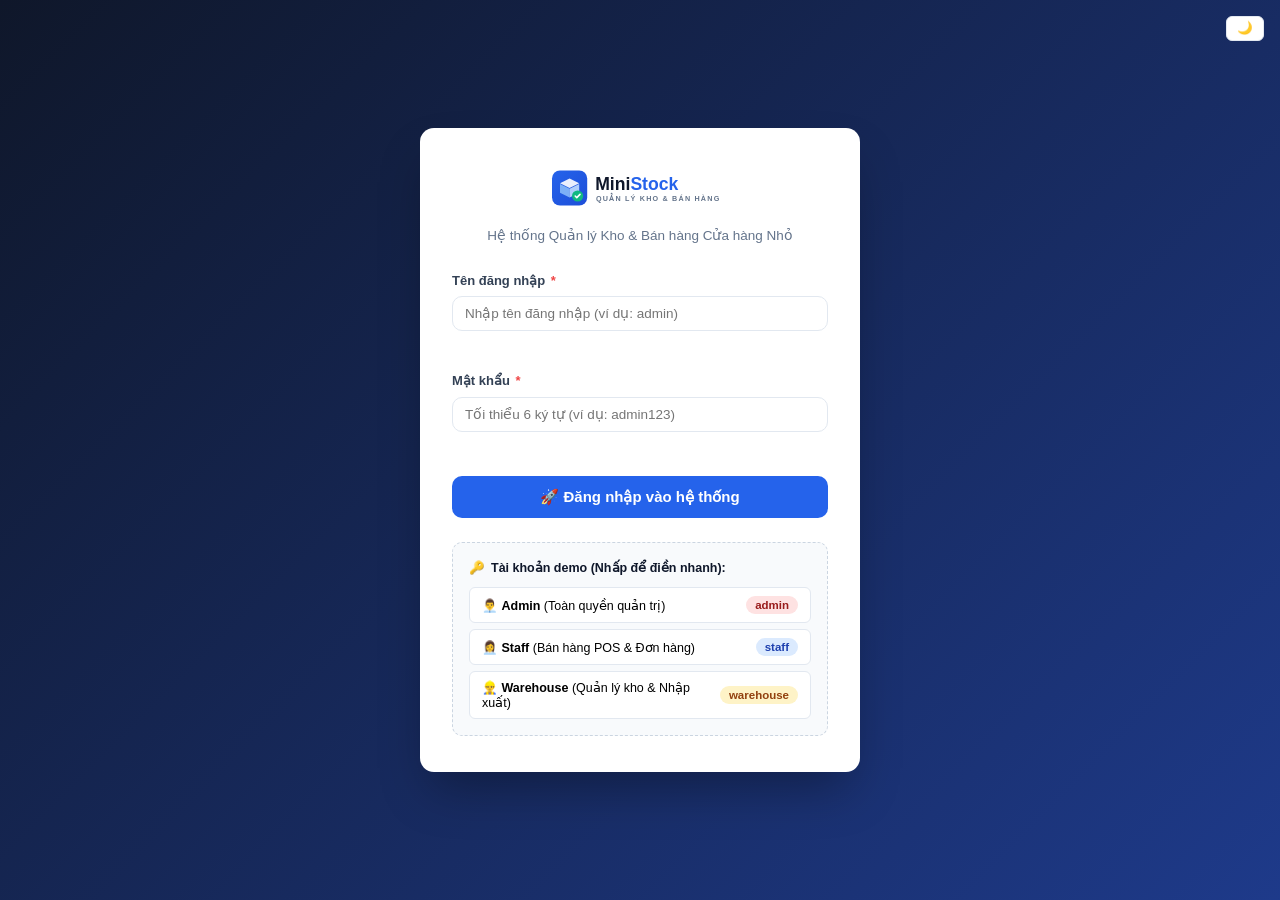
==== commit 4fe75bcc: "Xoa Đồ án Sinh viên CNTTở mục index" ====
--- a/index.html
+++ b/index.html
@@ -1,472 +1,560 @@
-<!DOCTYPE html>
+<!doctype html>
 <html lang="vi">
-<head>
-  <meta charset="UTF-8">
-  <meta name="viewport" content="width=device-width, initial-scale=1.0">
-  <title>Dashboard Tổng Quan - MiniStock Quản Lý Kho & Bán Hàng</title>
-  <link rel="icon" type="image/svg+xml" href="images/logo/icon.svg">
-  <script src="js/theme.js"></script>
-  <link rel="stylesheet" href="css/style.css">
-  <link rel="stylesheet" href="css/responsive.css">
-</head>
-<body>
-
-<div class="app-container">
-  <!-- SIDEBAR ĐIỀU HƯỚNG -->
-  <aside class="app-sidebar">
-    <div class="sidebar-header">
-      <a href="index.html" class="sidebar-brand">
-        <img src="images/logo/logo.svg" alt="MiniStock Logo">
-      </a>
+  <head>
+    <meta charset="UTF-8" />
+    <meta name="viewport" content="width=device-width, initial-scale=1.0" />
+    <title>Dashboard Tổng Quan - MiniStock Quản Lý Kho & Bán Hàng</title>
+    <link rel="icon" type="image/svg+xml" href="images/logo/icon.svg" />
+    <script src="js/theme.js"></script>
+    <link rel="stylesheet" href="css/style.css" />
+    <link rel="stylesheet" href="css/responsive.css" />
+  </head>
+  <body>
+    <div class="app-container">
+      <!-- SIDEBAR ĐIỀU HƯỚNG -->
+      <aside class="app-sidebar">
+        <div class="sidebar-header">
+          <a href="index.html" class="sidebar-brand">
+            <img src="images/logo/logo.svg" alt="MiniStock Logo" />
+          </a>
+        </div>
+
+        <ul class="sidebar-menu">
+          <li class="menu-category-title">TỔNG QUAN</li>
+          <li class="menu-item">
+            <a href="index.html" class="menu-link active">
+              <span class="menu-icon">📊</span>
+              <span>Dashboard</span>
+            </a>
+          </li>
+
+          <li class="menu-category-title">BÁN HÀNG &amp; KHO</li>
+          <li class="menu-item" data-role-allow="admin,staff">
+            <a href="sales.html" class="menu-link">
+              <span class="menu-icon">🛒</span>
+              <span>Bán hàng (POS)</span>
+            </a>
+          </li>
+          <li class="menu-item" data-role-allow="admin,staff">
+            <a href="orders.html" class="menu-link">
+              <span class="menu-icon">📑</span>
+              <span>Quản lý đơn hàng</span>
+            </a>
+          </li>
+          <li class="menu-item" data-role-allow="admin,warehouse">
+            <a href="inventory.html" class="menu-link">
+              <span class="menu-icon">📦</span>
+              <span>Quản lý kho</span>
+            </a>
+          </li>
+
+          <li class="menu-category-title">DANH MỤC &amp; SẢN PHẨM</li>
+          <li class="menu-item" data-role-allow="admin,staff,warehouse">
+            <a href="products.html" class="menu-link">
+              <span class="menu-icon">🏷️</span>
+              <span>Sản phẩm</span>
+            </a>
+          </li>
+          <li class="menu-item" data-role-allow="admin,warehouse">
+            <a href="categories.html" class="menu-link">
+              <span class="menu-icon">📂</span>
+              <span>Danh mục</span>
+            </a>
+          </li>
+
+          <li class="menu-category-title">ĐỐI TÁC &amp; KHÁCH HÀNG</li>
+          <li class="menu-item" data-role-allow="admin,staff">
+            <a href="customers.html" class="menu-link">
+              <span class="menu-icon">👥</span>
+              <span>Khách hàng</span>
+            </a>
+          </li>
+
+          <li class="menu-category-title">BÁO CÁO &amp; HỆ THỐNG</li>
+          <li class="menu-item" data-role-allow="admin">
+            <a href="reports.html" class="menu-link">
+              <span class="menu-icon">📈</span>
+              <span>Báo cáo thống kê</span>
+            </a>
+          </li>
+          <li class="menu-item" data-role-allow="admin">
+            <a href="users.html" class="menu-link">
+              <span class="menu-icon">⚙️</span>
+              <span>Tài khoản &amp; Vai trò</span>
+            </a>
+          </li>
+          <li class="menu-category-title">THÔNG TIN</li>
+          <li class="menu-item">
+            <a href="about.html" class="menu-link">
+              <span class="menu-icon">ℹ️</span>
+              <span>Giới thiệu</span>
+            </a>
+          </li>
+          <li class="menu-item">
+            <a href="contact.html" class="menu-link">
+              <span class="menu-icon">✉️</span>
+              <span>Liên hệ &amp; Góp ý</span>
+            </a>
+          </li>
+        </ul>
+
+        <div class="sidebar-footer">
+          <div><strong>MiniStock</strong> v1.0<br /></div>
+          <button
+            type="button"
+            id="btn-reset-demo"
+            class="btn btn-outline btn-sm"
+            title="Khôi phục dữ liệu mẫu gốc"
+          >
+            🔄
+          </button>
+        </div>
+      </aside>
+
+      <!-- NỘI DUNG CHÍNH -->
+      <div class="app-main">
+        <!-- HEADER -->
+        <header class="app-header">
+          <div class="header-left">
+            <button
+              type="button"
+              id="btn-sidebar-toggle"
+              class="btn-sidebar-toggle"
+              aria-label="Mở menu"
+            >
+              ☰
+            </button>
+            <div class="header-title-box">
+              <h1 id="header-page-title">Dashboard Tổng Quan</h1>
+              <p>Số liệu hoạt động thực tế của cửa hàng MiniStock</p>
+            </div>
+          </div>
+
+          <div class="header-right">
+            <!-- Nút xuất sao lưu JSON nhanh -->
+            <button
+              type="button"
+              id="btn-export-backup"
+              class="btn btn-outline btn-sm"
+              title="Xuất sao lưu toàn bộ dữ liệu"
+            >
+              💾<span class="btn-label"> Sao lưu</span>
+            </button>
+
+            <!-- Thông tin người dùng đang đăng nhập -->
+            <div class="header-user-profile">
+              <div class="user-avatar" id="header-user-avatar">👤</div>
+              <div class="user-info">
+                <span class="user-name" id="header-user-name">Đang tải...</span>
+                <span class="role-badge" id="header-user-role">...</span>
+              </div>
+            </div>
+
+            <button
+              type="button"
+              id="btn-logout"
+              class="btn btn-outline btn-sm text-danger"
+              title="Đăng xuất"
+            >
+              🚪<span class="btn-label"> Đăng xuất</span>
+            </button>
+          </div>
+        </header>
+
+        <!-- MAIN BODY CONTENT -->
+        <main class="app-content">
+          <!-- LƯỚI THẺ THỐNG KÊ (TÍNH TỪ DỮ LIỆU THẬT) -->
+          <section class="stats-grid">
+            <div class="stat-card">
+              <div class="stat-icon primary">🏷️</div>
+              <div class="stat-details">
+                <div class="stat-label">Tổng sản phẩm</div>
+                <div class="stat-value" id="dash-total-products">0</div>
+                <div class="stat-desc" id="dash-categories-count">
+                  0 danh mục
+                </div>
+              </div>
+            </div>
+
+            <div class="stat-card">
+              <div class="stat-icon success">💰</div>
+              <div class="stat-details">
+                <div class="stat-label">Doanh thu tích lũy</div>
+                <div class="stat-value" id="dash-total-revenue">0 đ</div>
+                <div class="stat-desc" id="dash-today-revenue">
+                  Hôm nay: 0 đ
+                </div>
+              </div>
+            </div>
+
+            <div class="stat-card">
+              <div class="stat-icon info">📑</div>
+              <div class="stat-details">
+                <div class="stat-label">Tổng đơn hàng</div>
+                <div class="stat-value" id="dash-total-orders">0</div>
+                <div class="stat-desc" id="dash-completed-orders">
+                  0 đơn thành công
+                </div>
+              </div>
+            </div>
+
+            <div class="stat-card">
+              <div class="stat-icon warning">📦</div>
+              <div class="stat-details">
+                <div class="stat-label">Giá trị kho ước tính</div>
+                <div class="stat-value" id="dash-stock-value">0 đ</div>
+                <div class="stat-desc">Tính theo giá vốn nhập</div>
+              </div>
+            </div>
+
+            <div class="stat-card">
+              <div class="stat-icon danger">⚠️</div>
+              <div class="stat-details">
+                <div class="stat-label">Cảnh báo tồn kho</div>
+                <div class="stat-value text-danger" id="dash-stock-warning">
+                  0 SP
+                </div>
+                <div class="stat-desc" id="dash-out-of-stock-desc">
+                  0 SP đã hết hàng
+                </div>
+              </div>
+            </div>
+          </section>
+
+          <!-- KHỐI BIỂU ĐỒ & LỐI TẮT NHANH -->
+          <div class="pos-layout grid-2-1">
+            <div class="card u-mb-0">
+              <div class="card-header">
+                <h2 class="card-title">📈 Doanh thu 7 ngày gần nhất (VNĐ)</h2>
+                <small class="text-muted">Tính từ các đơn hoàn tất</small>
+              </div>
+              <div class="card-body">
+                <canvas
+                  class="chart-canvas chart-h-240"
+                  id="dashboard-revenue-canvas"
+                  width="620"
+                  height="240"
+                ></canvas>
+              </div>
+            </div>
+
+            <div class="card u-mb-0">
+              <div class="card-header">
+                <h2 class="card-title">⚡ Thao tác nhanh</h2>
+              </div>
+              <div class="card-body u-flex-col-gap-10">
+                <a href="sales.html" class="btn btn-primary btn-quick">
+                  <span class="u-fs-18">🛒</span> Bán hàng &amp; Lập hóa đơn mới
+                </a>
+                <a href="inventory.html" class="btn btn-success btn-quick">
+                  <span class="u-fs-18">📥</span> Nhập hàng vào kho
+                </a>
+                <a href="products.html" class="btn btn-outline btn-quick">
+                  <span class="u-fs-18">➕</span> Thêm sản phẩm mới
+                </a>
+                <a href="reports.html" class="btn btn-outline btn-quick">
+                  <span class="u-fs-18">📊</span> Xem báo cáo lợi nhuận gộp
+                </a>
+              </div>
+            </div>
+          </div>
+
+          <!-- HAI BẢNG DỮ LIỆU GẦN ĐÂY -->
+          <div class="pos-layout grid-1-1">
+            <!-- Đơn hàng mới nhất -->
+            <div class="card u-mb-0">
+              <div class="card-header">
+                <h2 class="card-title">📄 Đơn hàng gần đây</h2>
+                <a href="orders.html" class="btn btn-outline btn-sm"
+                  >Xem tất cả &rarr;</a
+                >
+              </div>
+              <div class="card-body u-pad-0">
+                <div class="table-responsive">
+                  <table class="data-table">
+                    <thead>
+                      <tr>
+                        <th>Mã đơn</th>
+                        <th>Khách hàng</th>
+                        <th>Tổng tiền</th>
+                        <th>Trạng thái</th>
+                      </tr>
+                    </thead>
+                    <tbody id="dash-recent-orders-body">
+                      <tr>
+                        <td colspan="4" class="text-center text-muted u-pad-20">
+                          Đang tải dữ liệu...
+                        </td>
+                      </tr>
+                    </tbody>
+                  </table>
+                </div>
+              </div>
+            </div>
+
+            <!-- Sản phẩm cần nhập thêm -->
+            <div class="card u-mb-0">
+              <div class="card-header">
+                <h2 class="card-title">⚠️ Hàng sắp hết &amp; Đã hết</h2>
+                <a href="inventory.html" class="btn btn-outline btn-sm"
+                  >Quản lý kho &rarr;</a
+                >
+              </div>
+              <div class="card-body u-pad-0">
+                <div class="table-responsive">
+                  <table class="data-table">
+                    <thead>
+                      <tr>
+                        <th>Sản phẩm</th>
+                        <th>Tồn</th>
+                        <th>Đơn vị</th>
+                        <th>Trạng thái</th>
+                      </tr>
+                    </thead>
+                    <tbody id="dash-need-restock-body">
+                      <tr>
+                        <td colspan="4" class="text-center text-muted u-pad-20">
+                          Đang tải dữ liệu...
+                        </td>
+                      </tr>
+                    </tbody>
+                  </table>
+                </div>
+              </div>
+            </div>
+          </div>
+        </main>
+      </div>
     </div>
 
-    <ul class="sidebar-menu">
-      <li class="menu-category-title">TỔNG QUAN</li>
-      <li class="menu-item">
-        <a href="index.html" class="menu-link active">
-          <span class="menu-icon">📊</span>
-          <span>Dashboard</span>
-        </a>
-      </li>
-
-      <li class="menu-category-title">BÁN HÀNG &amp; KHO</li>
-      <li class="menu-item" data-role-allow="admin,staff">
-        <a href="sales.html" class="menu-link">
-          <span class="menu-icon">🛒</span>
-          <span>Bán hàng (POS)</span>
-        </a>
-      </li>
-      <li class="menu-item" data-role-allow="admin,staff">
-        <a href="orders.html" class="menu-link">
-          <span class="menu-icon">📑</span>
-          <span>Quản lý đơn hàng</span>
-        </a>
-      </li>
-      <li class="menu-item" data-role-allow="admin,warehouse">
-        <a href="inventory.html" class="menu-link">
-          <span class="menu-icon">📦</span>
-          <span>Quản lý kho</span>
-        </a>
-      </li>
-
-      <li class="menu-category-title">DANH MỤC &amp; SẢN PHẨM</li>
-      <li class="menu-item" data-role-allow="admin,staff,warehouse">
-        <a href="products.html" class="menu-link">
-          <span class="menu-icon">🏷️</span>
-          <span>Sản phẩm</span>
-        </a>
-      </li>
-      <li class="menu-item" data-role-allow="admin,warehouse">
-        <a href="categories.html" class="menu-link">
-          <span class="menu-icon">📂</span>
-          <span>Danh mục</span>
-        </a>
-      </li>
-
-      <li class="menu-category-title">ĐỐI TÁC &amp; KHÁCH HÀNG</li>
-      <li class="menu-item" data-role-allow="admin,staff">
-        <a href="customers.html" class="menu-link">
-          <span class="menu-icon">👥</span>
-          <span>Khách hàng</span>
-        </a>
-      </li>
-
-      <li class="menu-category-title">BÁO CÁO &amp; HỆ THỐNG</li>
-      <li class="menu-item" data-role-allow="admin">
-        <a href="reports.html" class="menu-link">
-          <span class="menu-icon">📈</span>
-          <span>Báo cáo thống kê</span>
-        </a>
-      </li>
-      <li class="menu-item" data-role-allow="admin">
-        <a href="users.html" class="menu-link">
-          <span class="menu-icon">⚙️</span>
-          <span>Tài khoản &amp; Vai trò</span>
-        </a>
-      </li>
-      <li class="menu-category-title">THÔNG TIN</li>
-      <li class="menu-item">
-        <a href="about.html" class="menu-link">
-          <span class="menu-icon">ℹ️</span>
-          <span>Giới thiệu</span>
-        </a>
-      </li>
-      <li class="menu-item">
-        <a href="contact.html" class="menu-link">
-          <span class="menu-icon">✉️</span>
-          <span>Liên hệ &amp; Góp ý</span>
-        </a>
-      </li>
-    </ul>
-
-    <div class="sidebar-footer">
-      <div>
-        <strong>MiniStock</strong> v1.0<br>
-        <small>Đồ án Sinh viên CNTT</small>
-      </div>
-      <button type="button" id="btn-reset-demo" class="btn btn-outline btn-sm" title="Khôi phục dữ liệu mẫu gốc">
-        🔄
-      </button>
-    </div>
-  </aside>
-
-  <!-- NỘI DUNG CHÍNH -->
-  <div class="app-main">
-    <!-- HEADER -->
-    <header class="app-header">
-      <div class="header-left">
-        <button type="button" id="btn-sidebar-toggle" class="btn-sidebar-toggle" aria-label="Mở menu">
-          ☰
-        </button>
-        <div class="header-title-box">
-          <h1 id="header-page-title">Dashboard Tổng Quan</h1>
-          <p>Số liệu hoạt động thực tế của cửa hàng MiniStock</p>
-        </div>
-      </div>
-
-      <div class="header-right">
-        <!-- Nút xuất sao lưu JSON nhanh -->
-        <button type="button" id="btn-export-backup" class="btn btn-outline btn-sm" title="Xuất sao lưu toàn bộ dữ liệu">
-          💾<span class="btn-label"> Sao lưu</span>
-        </button>
-
-        <!-- Thông tin người dùng đang đăng nhập -->
-        <div class="header-user-profile">
-          <div class="user-avatar" id="header-user-avatar">👤</div>
-          <div class="user-info">
-            <span class="user-name" id="header-user-name">Đang tải...</span>
-            <span class="role-badge" id="header-user-role">...</span>
-          </div>
-        </div>
-
-        <button type="button" id="btn-logout" class="btn btn-outline btn-sm text-danger" title="Đăng xuất">
-          🚪<span class="btn-label"> Đăng xuất</span>
-        </button>
-      </div>
-    </header>
-
-    <!-- MAIN BODY CONTENT -->
-    <main class="app-content">
-      <!-- LƯỚI THẺ THỐNG KÊ (TÍNH TỪ DỮ LIỆU THẬT) -->
-      <section class="stats-grid">
-        <div class="stat-card">
-          <div class="stat-icon primary">🏷️</div>
-          <div class="stat-details">
-            <div class="stat-label">Tổng sản phẩm</div>
-            <div class="stat-value" id="dash-total-products">0</div>
-            <div class="stat-desc" id="dash-categories-count">0 danh mục</div>
-          </div>
-        </div>
-
-        <div class="stat-card">
-          <div class="stat-icon success">💰</div>
-          <div class="stat-details">
-            <div class="stat-label">Doanh thu tích lũy</div>
-            <div class="stat-value" id="dash-total-revenue">0 đ</div>
-            <div class="stat-desc" id="dash-today-revenue">Hôm nay: 0 đ</div>
-          </div>
-        </div>
-
-        <div class="stat-card">
-          <div class="stat-icon info">📑</div>
-          <div class="stat-details">
-            <div class="stat-label">Tổng đơn hàng</div>
-            <div class="stat-value" id="dash-total-orders">0</div>
-            <div class="stat-desc" id="dash-completed-orders">0 đơn thành công</div>
-          </div>
-        </div>
-
-        <div class="stat-card">
-          <div class="stat-icon warning">📦</div>
-          <div class="stat-details">
-            <div class="stat-label">Giá trị kho ước tính</div>
-            <div class="stat-value" id="dash-stock-value">0 đ</div>
-            <div class="stat-desc">Tính theo giá vốn nhập</div>
-          </div>
-        </div>
-
-        <div class="stat-card">
-          <div class="stat-icon danger">⚠️</div>
-          <div class="stat-details">
-            <div class="stat-label">Cảnh báo tồn kho</div>
-            <div class="stat-value text-danger" id="dash-stock-warning">0 SP</div>
-            <div class="stat-desc" id="dash-out-of-stock-desc">0 SP đã hết hàng</div>
-          </div>
-        </div>
-      </section>
-
-      <!-- KHỐI BIỂU ĐỒ & LỐI TẮT NHANH -->
-      <div class="pos-layout grid-2-1">
-        <div class="card u-mb-0">
-          <div class="card-header">
-            <h2 class="card-title">📈 Doanh thu 7 ngày gần nhất (VNĐ)</h2>
-            <small class="text-muted">Tính từ các đơn hoàn tất</small>
-          </div>
-          <div class="card-body">
-            <canvas class="chart-canvas chart-h-240" id="dashboard-revenue-canvas" width="620" height="240"></canvas>
-          </div>
-        </div>
-
-        <div class="card u-mb-0">
-          <div class="card-header">
-            <h2 class="card-title">⚡ Thao tác nhanh</h2>
-          </div>
-          <div class="card-body u-flex-col-gap-10">
-            <a href="sales.html" class="btn btn-primary btn-quick">
-              <span class="u-fs-18">🛒</span> Bán hàng &amp; Lập hóa đơn mới
-            </a>
-            <a href="inventory.html" class="btn btn-success btn-quick">
-              <span class="u-fs-18">📥</span> Nhập hàng vào kho
-            </a>
-            <a href="products.html" class="btn btn-outline btn-quick">
-              <span class="u-fs-18">➕</span> Thêm sản phẩm mới
-            </a>
-            <a href="reports.html" class="btn btn-outline btn-quick">
-              <span class="u-fs-18">📊</span> Xem báo cáo lợi nhuận gộp
-            </a>
-          </div>
-        </div>
-      </div>
-
-      <!-- HAI BẢNG DỮ LIỆU GẦN ĐÂY -->
-      <div class="pos-layout grid-1-1">
-        <!-- Đơn hàng mới nhất -->
-        <div class="card u-mb-0">
-          <div class="card-header">
-            <h2 class="card-title">📄 Đơn hàng gần đây</h2>
-            <a href="orders.html" class="btn btn-outline btn-sm">Xem tất cả &rarr;</a>
-          </div>
-          <div class="card-body u-pad-0">
-            <div class="table-responsive">
-              <table class="data-table">
-                <thead>
-                  <tr>
-                    <th>Mã đơn</th>
-                    <th>Khách hàng</th>
-                    <th>Tổng tiền</th>
-                    <th>Trạng thái</th>
-                  </tr>
-                </thead>
-                <tbody id="dash-recent-orders-body">
-                  <tr><td colspan="4" class="text-center text-muted u-pad-20">Đang tải dữ liệu...</td></tr>
-                </tbody>
-              </table>
-            </div>
-          </div>
-        </div>
-
-        <!-- Sản phẩm cần nhập thêm -->
-        <div class="card u-mb-0">
-          <div class="card-header">
-            <h2 class="card-title">⚠️ Hàng sắp hết &amp; Đã hết</h2>
-            <a href="inventory.html" class="btn btn-outline btn-sm">Quản lý kho &rarr;</a>
-          </div>
-          <div class="card-body u-pad-0">
-            <div class="table-responsive">
-              <table class="data-table">
-                <thead>
-                  <tr>
-                    <th>Sản phẩm</th>
-                    <th>Tồn</th>
-                    <th>Đơn vị</th>
-                    <th>Trạng thái</th>
-                  </tr>
-                </thead>
-                <tbody id="dash-need-restock-body">
-                  <tr><td colspan="4" class="text-center text-muted u-pad-20">Đang tải dữ liệu...</td></tr>
-                </tbody>
-              </table>
-            </div>
-          </div>
-        </div>
-      </div>
-    </main>
-  </div>
-</div>
-
-<!-- SCRIPTS DỰ ÁN -->
-<script src="js/storage.js"></script>
-<script src="js/validation.js"></script>
-<script src="js/auth.js"></script>
-<script src="js/main.js"></script>
-<script>
-  document.addEventListener('DOMContentLoaded', () => {
-    // Yêu cầu đăng nhập (Tất cả vai trò admin, staff, warehouse đều có thể xem dashboard)
-    const currentUser = Auth.requireAuth(['admin', 'staff', 'warehouse']);
-    if (!currentUser) return;
-
-    renderDashboardData();
-  });
-
-  function renderDashboardData() {
-    const products = StorageService.get(STORAGE_KEYS.PRODUCTS, []);
-    const categories = StorageService.get(STORAGE_KEYS.CATEGORIES, []);
-    const orders = StorageService.get(STORAGE_KEYS.ORDERS, []);
-    const settings = StorageService.get(STORAGE_KEYS.SETTINGS, DEFAULT_SETTINGS);
-    const lowStockThreshold = Number(settings.lowStockThreshold) || 5;
-
-    // 1. Thống kê sản phẩm
-    document.getElementById('dash-total-products').textContent = products.length;
-    document.getElementById('dash-categories-count').textContent = `${categories.length} danh mục`;
-
-    // 2. Thống kê đơn hàng & doanh thu
-    const completedOrders = orders.filter(o => o.status === 'completed');
-    const totalRevenue = completedOrders.reduce((sum, o) => sum + o.total, 0);
-
-    const todayStr = new Date().toISOString().slice(0, 10);
-    const todayOrders = completedOrders.filter(o => new Date(o.createdAt).toISOString().slice(0, 10) === todayStr);
-    const todayRevenue = todayOrders.reduce((sum, o) => sum + o.total, 0);
-
-    document.getElementById('dash-total-revenue').textContent = Format.currency(totalRevenue);
-    document.getElementById('dash-today-revenue').textContent = `Hôm nay: ${Format.currency(todayRevenue)}`;
-    document.getElementById('dash-total-orders').textContent = orders.length;
-    document.getElementById('dash-completed-orders').textContent = `${completedOrders.length} đơn hoàn tất`;
-
-    // 3. Giá trị tồn kho
-    const stockValuation = products.reduce((sum, p) => sum + (p.stock * p.costPrice), 0);
-    document.getElementById('dash-stock-value').textContent = Format.currency(stockValuation);
-
-    // 4. Cảnh báo tồn kho
-    const lowStockItems = products.filter(p => p.stock > 0 && p.stock <= lowStockThreshold);
-    const outOfStockItems = products.filter(p => p.stock === 0);
-    document.getElementById('dash-stock-warning').textContent = `${lowStockItems.length + outOfStockItems.length} SP`;
-    document.getElementById('dash-out-of-stock-desc').textContent = `${outOfStockItems.length} SP đã hết hàng`;
-
-    // 5. Đơn hàng gần đây
-    const recentOrdersBody = document.getElementById('dash-recent-orders-body');
-    const recentOrders = [...orders].slice(0, 5);
-
-    if (recentOrders.length === 0) {
-      recentOrdersBody.innerHTML = '<tr><td colspan="4" class="text-center text-muted u-pad-20">Chưa có đơn hàng nào.</td></tr>';
-    } else {
-      recentOrdersBody.innerHTML = recentOrders.map(o => `
+    <!-- SCRIPTS DỰ ÁN -->
+    <script src="js/storage.js"></script>
+    <script src="js/validation.js"></script>
+    <script src="js/auth.js"></script>
+    <script src="js/main.js"></script>
+    <script>
+      document.addEventListener("DOMContentLoaded", () => {
+        // Yêu cầu đăng nhập (Tất cả vai trò admin, staff, warehouse đều có thể xem dashboard)
+        const currentUser = Auth.requireAuth(["admin", "staff", "warehouse"]);
+        if (!currentUser) return;
+
+        renderDashboardData();
+      });
+
+      function renderDashboardData() {
+        const products = StorageService.get(STORAGE_KEYS.PRODUCTS, []);
+        const categories = StorageService.get(STORAGE_KEYS.CATEGORIES, []);
+        const orders = StorageService.get(STORAGE_KEYS.ORDERS, []);
+        const settings = StorageService.get(
+          STORAGE_KEYS.SETTINGS,
+          DEFAULT_SETTINGS,
+        );
+        const lowStockThreshold = Number(settings.lowStockThreshold) || 5;
+
+        // 1. Thống kê sản phẩm
+        document.getElementById("dash-total-products").textContent =
+          products.length;
+        document.getElementById("dash-categories-count").textContent =
+          `${categories.length} danh mục`;
+
+        // 2. Thống kê đơn hàng & doanh thu
+        const completedOrders = orders.filter((o) => o.status === "completed");
+        const totalRevenue = completedOrders.reduce(
+          (sum, o) => sum + o.total,
+          0,
+        );
+
+        const todayStr = new Date().toISOString().slice(0, 10);
+        const todayOrders = completedOrders.filter(
+          (o) => new Date(o.createdAt).toISOString().slice(0, 10) === todayStr,
+        );
+        const todayRevenue = todayOrders.reduce((sum, o) => sum + o.total, 0);
+
+        document.getElementById("dash-total-revenue").textContent =
+          Format.currency(totalRevenue);
+        document.getElementById("dash-today-revenue").textContent =
+          `Hôm nay: ${Format.currency(todayRevenue)}`;
+        document.getElementById("dash-total-orders").textContent =
+          orders.length;
+        document.getElementById("dash-completed-orders").textContent =
+          `${completedOrders.length} đơn hoàn tất`;
+
+        // 3. Giá trị tồn kho
+        const stockValuation = products.reduce(
+          (sum, p) => sum + p.stock * p.costPrice,
+          0,
+        );
+        document.getElementById("dash-stock-value").textContent =
+          Format.currency(stockValuation);
+
+        // 4. Cảnh báo tồn kho
+        const lowStockItems = products.filter(
+          (p) => p.stock > 0 && p.stock <= lowStockThreshold,
+        );
+        const outOfStockItems = products.filter((p) => p.stock === 0);
+        document.getElementById("dash-stock-warning").textContent =
+          `${lowStockItems.length + outOfStockItems.length} SP`;
+        document.getElementById("dash-out-of-stock-desc").textContent =
+          `${outOfStockItems.length} SP đã hết hàng`;
+
+        // 5. Đơn hàng gần đây
+        const recentOrdersBody = document.getElementById(
+          "dash-recent-orders-body",
+        );
+        const recentOrders = [...orders].slice(0, 5);
+
+        if (recentOrders.length === 0) {
+          recentOrdersBody.innerHTML =
+            '<tr><td colspan="4" class="text-center text-muted u-pad-20">Chưa có đơn hàng nào.</td></tr>';
+        } else {
+          recentOrdersBody.innerHTML = recentOrders
+            .map(
+              (o) => `
         <tr>
           <td class="font-bold text-primary">${o.id}</td>
           <td>${o.customerName}</td>
           <td class="font-bold">${Format.currency(o.total)}</td>
-          <td>${o.status === 'completed' ? '<span class="badge badge-success">Hoàn tất</span>' : '<span class="badge badge-danger">Đã hủy</span>'}</td>
+          <td>${o.status === "completed" ? '<span class="badge badge-success">Hoàn tất</span>' : '<span class="badge badge-danger">Đã hủy</span>'}</td>
         </tr>
-      `).join('');
-    }
-
-    // 6. Sản phẩm cần nhập thêm
-    const restockBody = document.getElementById('dash-need-restock-body');
-    const restockItems = products.filter(p => p.stock <= lowStockThreshold).sort((a, b) => a.stock - b.stock).slice(0, 5);
-
-    if (restockItems.length === 0) {
-      restockBody.innerHTML = '<tr><td colspan="4" class="text-center text-success u-pad-20">✓ Tồn kho an toàn.</td></tr>';
-    } else {
-      restockBody.innerHTML = restockItems.map(p => `
+      `,
+            )
+            .join("");
+        }
+
+        // 6. Sản phẩm cần nhập thêm
+        const restockBody = document.getElementById("dash-need-restock-body");
+        const restockItems = products
+          .filter((p) => p.stock <= lowStockThreshold)
+          .sort((a, b) => a.stock - b.stock)
+          .slice(0, 5);
+
+        if (restockItems.length === 0) {
+          restockBody.innerHTML =
+            '<tr><td colspan="4" class="text-center text-success u-pad-20">✓ Tồn kho an toàn.</td></tr>';
+        } else {
+          restockBody.innerHTML = restockItems
+            .map(
+              (p) => `
         <tr>
           <td>
             <div class="font-bold">${p.name}</div>
             <small class="text-muted">${p.id}</small>
           </td>
-          <td class="font-bold text-center stock-num ${p.stock === 0 ? 'stock-num-out' : 'stock-num-low'}">${p.stock}</td>
+          <td class="font-bold text-center stock-num ${p.stock === 0 ? "stock-num-out" : "stock-num-low"}">${p.stock}</td>
           <td>${p.unit}</td>
           <td>${p.stock === 0 ? '<span class="badge badge-danger">Hết</span>' : '<span class="badge badge-warning">Sắp hết</span>'}</td>
         </tr>
-      `).join('');
-    }
-
-    // 7. Vẽ biểu đồ Canvas thuần
-    lastChartOrders = completedOrders;
-    drawDashboardCanvas(completedOrders);
-  }
-
-  // Nhớ dữ liệu lần vẽ gần nhất để vẽ lại khi người dùng đổi chế độ sáng/tối
-  let lastChartOrders = [];
-  document.addEventListener('themechange', () => drawDashboardCanvas(lastChartOrders));
-
-  function drawDashboardCanvas(orders) {
-    const canvas = document.getElementById('dashboard-revenue-canvas');
-    if (!canvas) return;
-    const ctx = canvas.getContext('2d');
-    if (!ctx) return;
-
-    const days = [];
-    const labels = [];
-    const totals = [];
-
-    for (let i = 6; i >= 0; i--) {
-      const d = new Date();
-      d.setDate(d.getDate() - i);
-      const key = d.toISOString().slice(0, 10);
-      days.push(key);
-      labels.push(`${d.getDate()}/${d.getMonth() + 1}`);
-
-      const sum = orders
-        .filter(o => new Date(o.createdAt).toISOString().slice(0, 10) === key)
-        .reduce((s, o) => s + o.total, 0);
-
-      totals.push(sum);
-    }
-
-    // Cho canvas rộng đúng bằng khung chứa để chữ và cột không bị kéo giãn
-    if (canvas.clientWidth > 0) canvas.width = canvas.clientWidth;
-    const width = canvas.width;
-    const height = canvas.height;
-    ctx.clearRect(0, 0, width, height);
-
-    const maxVal = Math.max(...totals, 400000);
-    const pad = { top: 25, right: 20, bottom: 35, left: 65 };
-    const chartW = width - pad.left - pad.right;
-    const chartH = height - pad.top - pad.bottom;
-
-    // Lưới ngang
-    // Màu lấy từ biến CSS để đổi theo chế độ sáng/tối
-    ctx.strokeStyle = Theme.cssVar('--chart-grid', '#f1f5f9');
-    ctx.lineWidth = 1;
-    ctx.fillStyle = Theme.cssVar('--chart-label', '#64748b');
-    ctx.font = '11px sans-serif';
-
-    const steps = 3;
-    for (let i = 0; i <= steps; i++) {
-      const y = pad.top + (chartH / steps) * i;
-      const val = Math.round(maxVal - (maxVal / steps) * i);
-
-      ctx.beginPath();
-      ctx.moveTo(pad.left, y);
-      ctx.lineTo(width - pad.right, y);
-      ctx.stroke();
-
-      ctx.textAlign = 'right';
-      ctx.fillText(Format.currency(val).replace('₫', '').trim(), pad.left - 6, y + 4);
-    }
-
-    const barW = Math.min(32, (chartW / days.length) * 0.5);
-    const stepX = chartW / days.length;
-
-    totals.forEach((val, i) => {
-      const x = pad.left + (stepX * i) + (stepX - barW) / 2;
-      const barH = (val / maxVal) * chartH;
-      const y = pad.top + chartH - barH;
-
-      const grad = ctx.createLinearGradient(x, y, x, y + barH);
-      grad.addColorStop(0, Theme.cssVar('--chart-bar-top', '#2563eb'));
-      grad.addColorStop(1, Theme.cssVar('--chart-bar-bottom', '#93c5fd'));
-
-      ctx.fillStyle = grad;
-      ctx.beginPath();
-      if (ctx.roundRect) {
-        ctx.roundRect(x, y, barW, barH, [4, 4, 0, 0]);
-        ctx.fill();
-      } else {
-        ctx.fillRect(x, y, barW, barH);
+      `,
+            )
+            .join("");
+        }
+
+        // 7. Vẽ biểu đồ Canvas thuần
+        lastChartOrders = completedOrders;
+        drawDashboardCanvas(completedOrders);
       }
 
-      ctx.fillStyle = Theme.cssVar('--text-soft', '#475569');
-      ctx.textAlign = 'center';
-      ctx.fillText(labels[i], x + barW / 2, height - pad.bottom + 16);
-
-      if (val > 0) {
-        ctx.fillStyle = Theme.cssVar('--chart-value', '#1e40af');
-        ctx.font = 'bold 10px sans-serif';
-        ctx.fillText(`${Math.round(val / 1000)}k`, x + barW / 2, y - 5);
-        ctx.font = '11px sans-serif';
+      // Nhớ dữ liệu lần vẽ gần nhất để vẽ lại khi người dùng đổi chế độ sáng/tối
+      let lastChartOrders = [];
+      document.addEventListener("themechange", () =>
+        drawDashboardCanvas(lastChartOrders),
+      );
+
+      function drawDashboardCanvas(orders) {
+        const canvas = document.getElementById("dashboard-revenue-canvas");
+        if (!canvas) return;
+        const ctx = canvas.getContext("2d");
+        if (!ctx) return;
+
+        const days = [];
+        const labels = [];
+        const totals = [];
+
+        for (let i = 6; i >= 0; i--) {
+          const d = new Date();
+          d.setDate(d.getDate() - i);
+          const key = d.toISOString().slice(0, 10);
+          days.push(key);
+          labels.push(`${d.getDate()}/${d.getMonth() + 1}`);
+
+          const sum = orders
+            .filter(
+              (o) => new Date(o.createdAt).toISOString().slice(0, 10) === key,
+            )
+            .reduce((s, o) => s + o.total, 0);
+
+          totals.push(sum);
+        }
+
+        // Cho canvas rộng đúng bằng khung chứa để chữ và cột không bị kéo giãn
+        if (canvas.clientWidth > 0) canvas.width = canvas.clientWidth;
+        const width = canvas.width;
+        const height = canvas.height;
+        ctx.clearRect(0, 0, width, height);
+
+        const maxVal = Math.max(...totals, 400000);
+        const pad = { top: 25, right: 20, bottom: 35, left: 65 };
+        const chartW = width - pad.left - pad.right;
+        const chartH = height - pad.top - pad.bottom;
+
+        // Lưới ngang
+        // Màu lấy từ biến CSS để đổi theo chế độ sáng/tối
+        ctx.strokeStyle = Theme.cssVar("--chart-grid", "#f1f5f9");
+        ctx.lineWidth = 1;
+        ctx.fillStyle = Theme.cssVar("--chart-label", "#64748b");
+        ctx.font = "11px sans-serif";
+
+        const steps = 3;
+        for (let i = 0; i <= steps; i++) {
+          const y = pad.top + (chartH / steps) * i;
+          const val = Math.round(maxVal - (maxVal / steps) * i);
+
+          ctx.beginPath();
+          ctx.moveTo(pad.left, y);
+          ctx.lineTo(width - pad.right, y);
+          ctx.stroke();
+
+          ctx.textAlign = "right";
+          ctx.fillText(
+            Format.currency(val).replace("₫", "").trim(),
+            pad.left - 6,
+            y + 4,
+          );
+        }
+
+        const barW = Math.min(32, (chartW / days.length) * 0.5);
+        const stepX = chartW / days.length;
+
+        totals.forEach((val, i) => {
+          const x = pad.left + stepX * i + (stepX - barW) / 2;
+          const barH = (val / maxVal) * chartH;
+          const y = pad.top + chartH - barH;
+
+          const grad = ctx.createLinearGradient(x, y, x, y + barH);
+          grad.addColorStop(0, Theme.cssVar("--chart-bar-top", "#2563eb"));
+          grad.addColorStop(1, Theme.cssVar("--chart-bar-bottom", "#93c5fd"));
+
+          ctx.fillStyle = grad;
+          ctx.beginPath();
+          if (ctx.roundRect) {
+            ctx.roundRect(x, y, barW, barH, [4, 4, 0, 0]);
+            ctx.fill();
+          } else {
+            ctx.fillRect(x, y, barW, barH);
+          }
+
+          ctx.fillStyle = Theme.cssVar("--text-soft", "#475569");
+          ctx.textAlign = "center";
+          ctx.fillText(labels[i], x + barW / 2, height - pad.bottom + 16);
+
+          if (val > 0) {
+            ctx.fillStyle = Theme.cssVar("--chart-value", "#1e40af");
+            ctx.font = "bold 10px sans-serif";
+            ctx.fillText(`${Math.round(val / 1000)}k`, x + barW / 2, y - 5);
+            ctx.font = "11px sans-serif";
+          }
+        });
       }
-    });
-  }
-</script>
-</body>
+    </script>
+  </body>
 </html>
--- a/css/style.css
+++ b/css/style.css
@@ -507,7 +507,7 @@
 }
 
 .stat-value {
-  font-size: 22px;
+  font-size: 19px;
   font-weight: 700;
   color: var(--text-main);
   line-height: 1.2;
